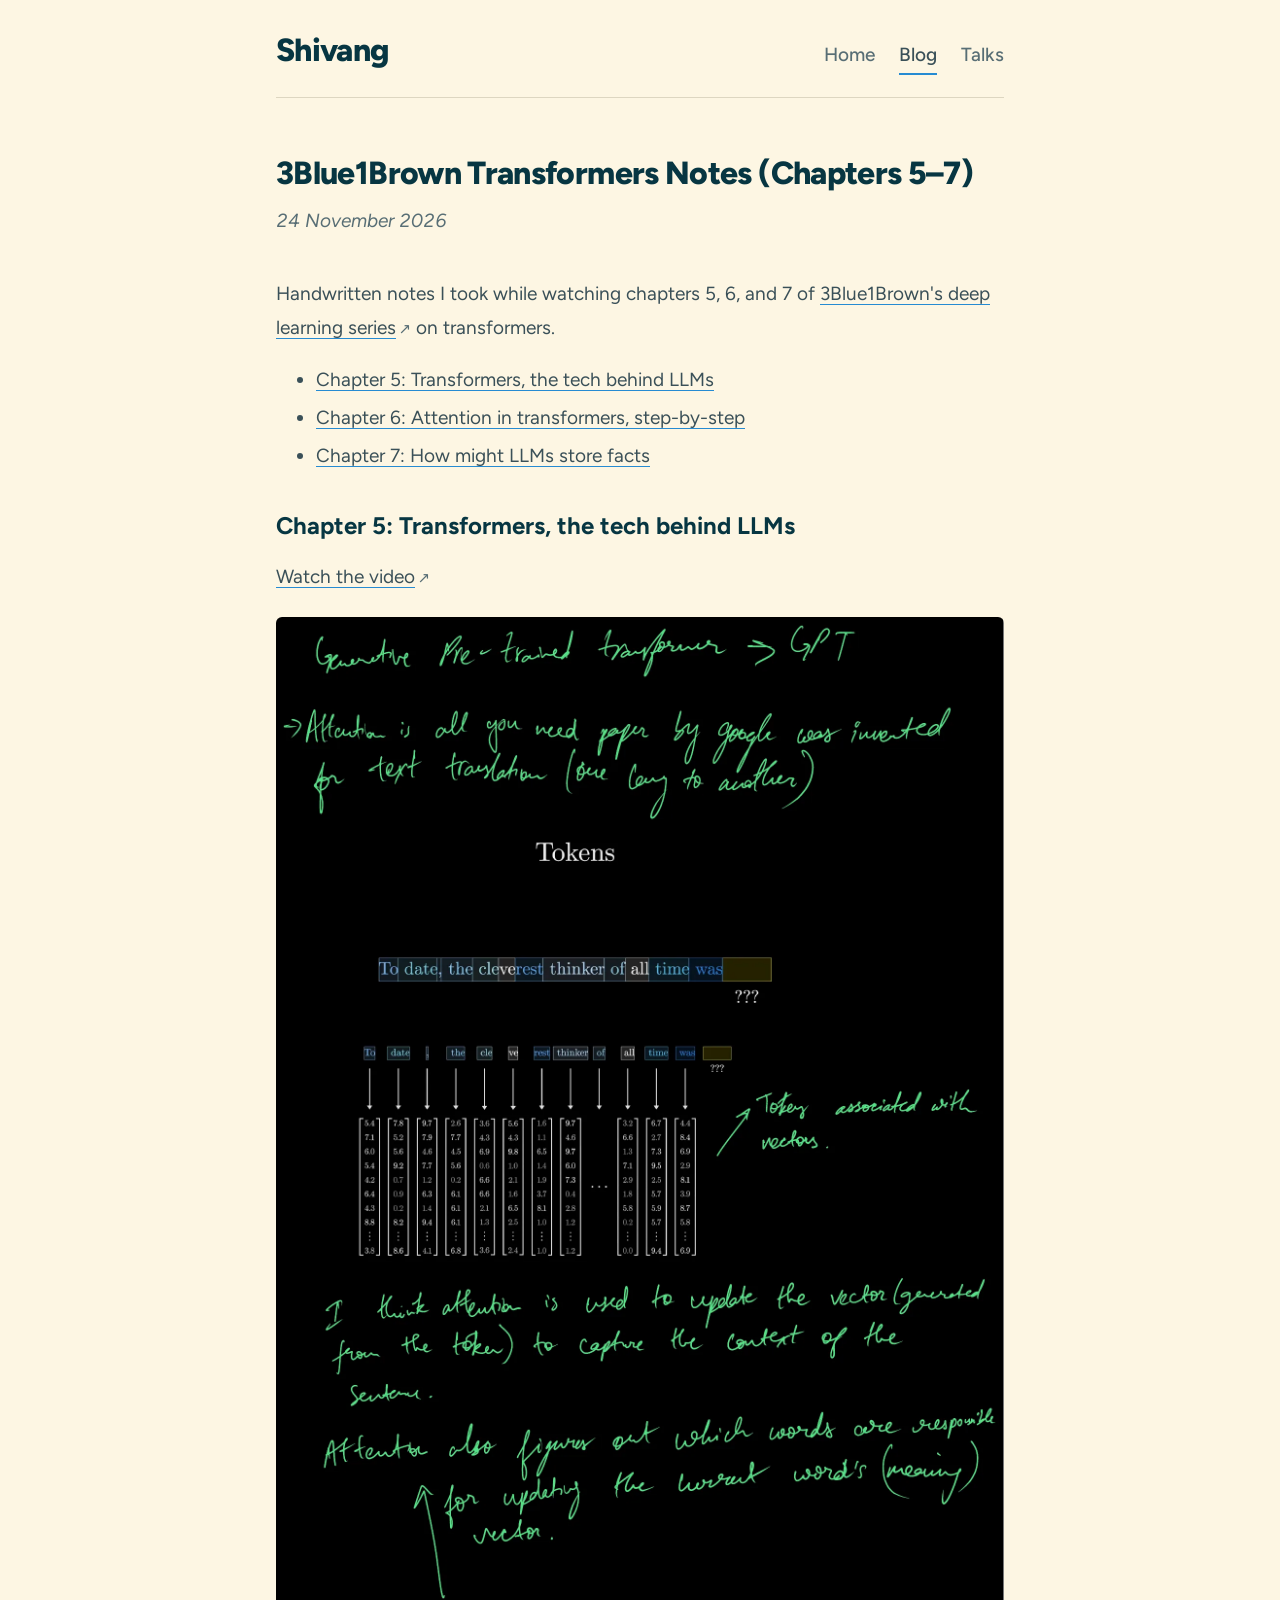
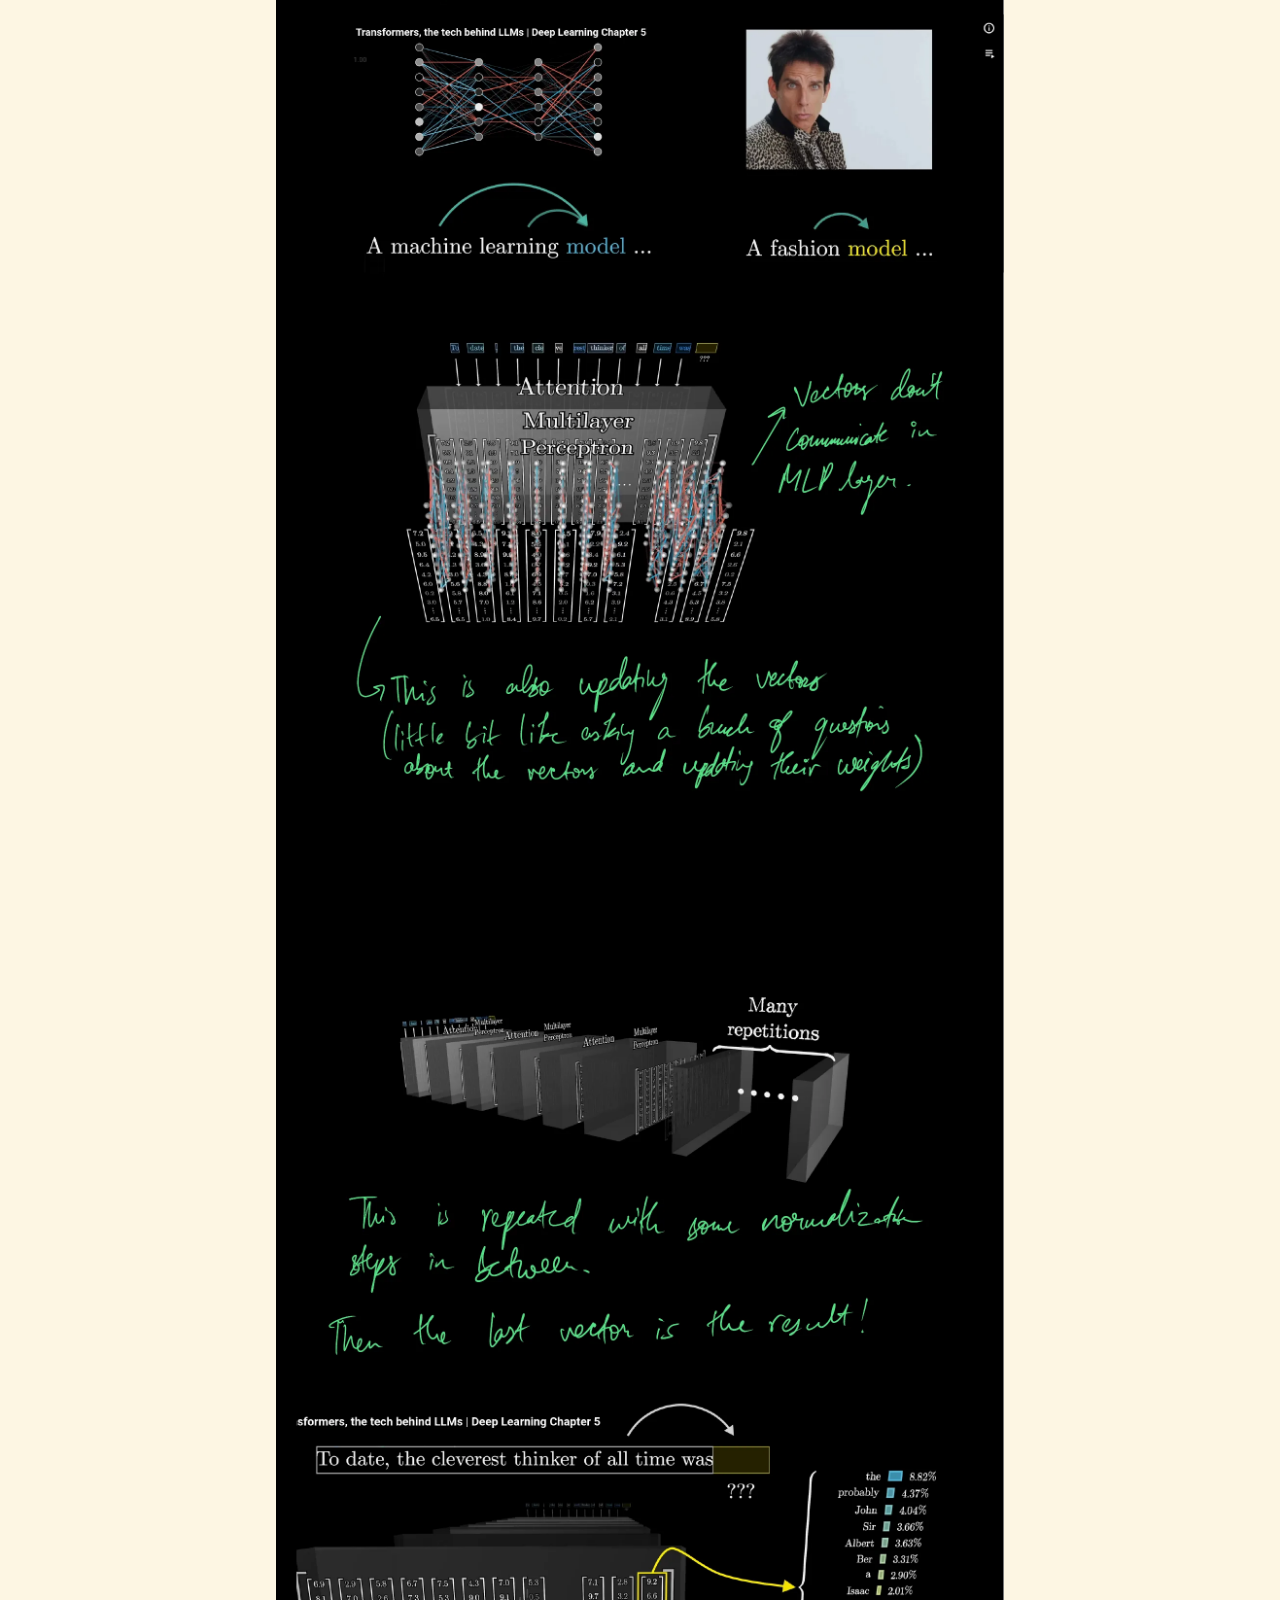
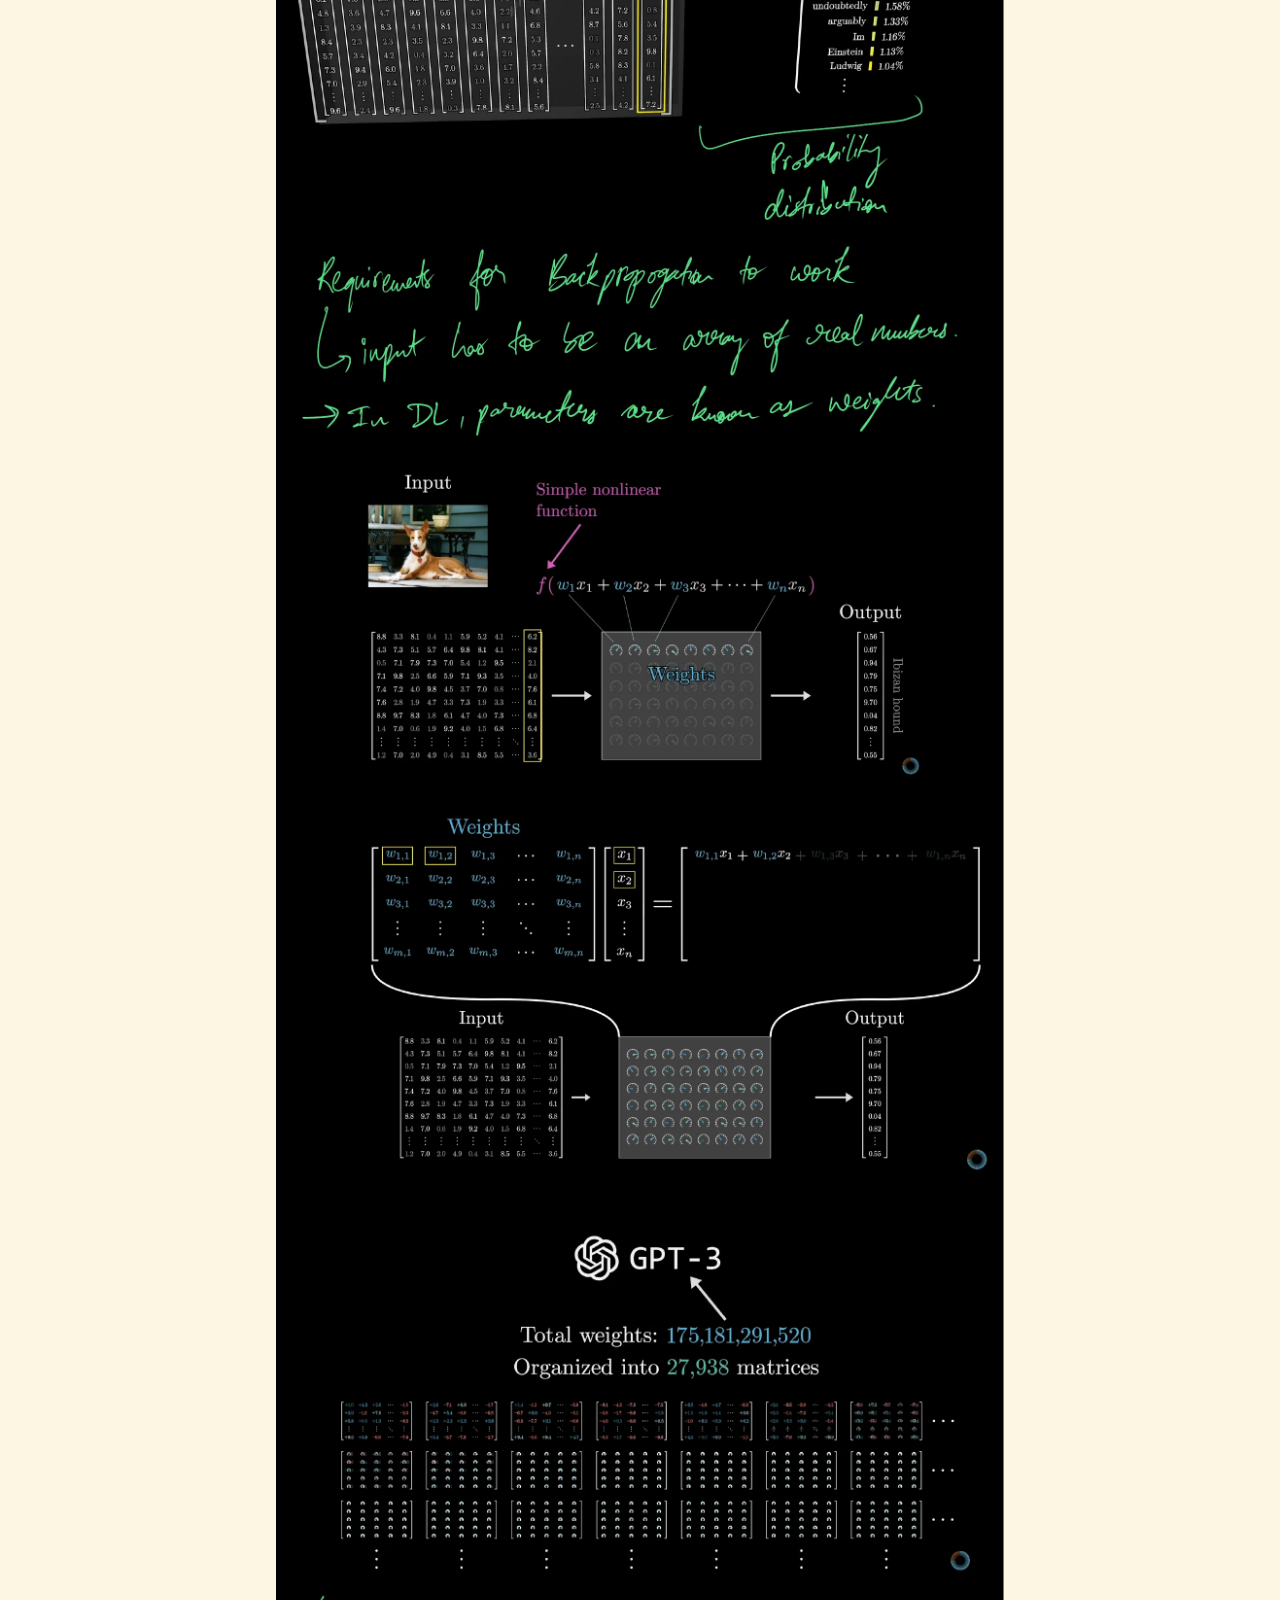
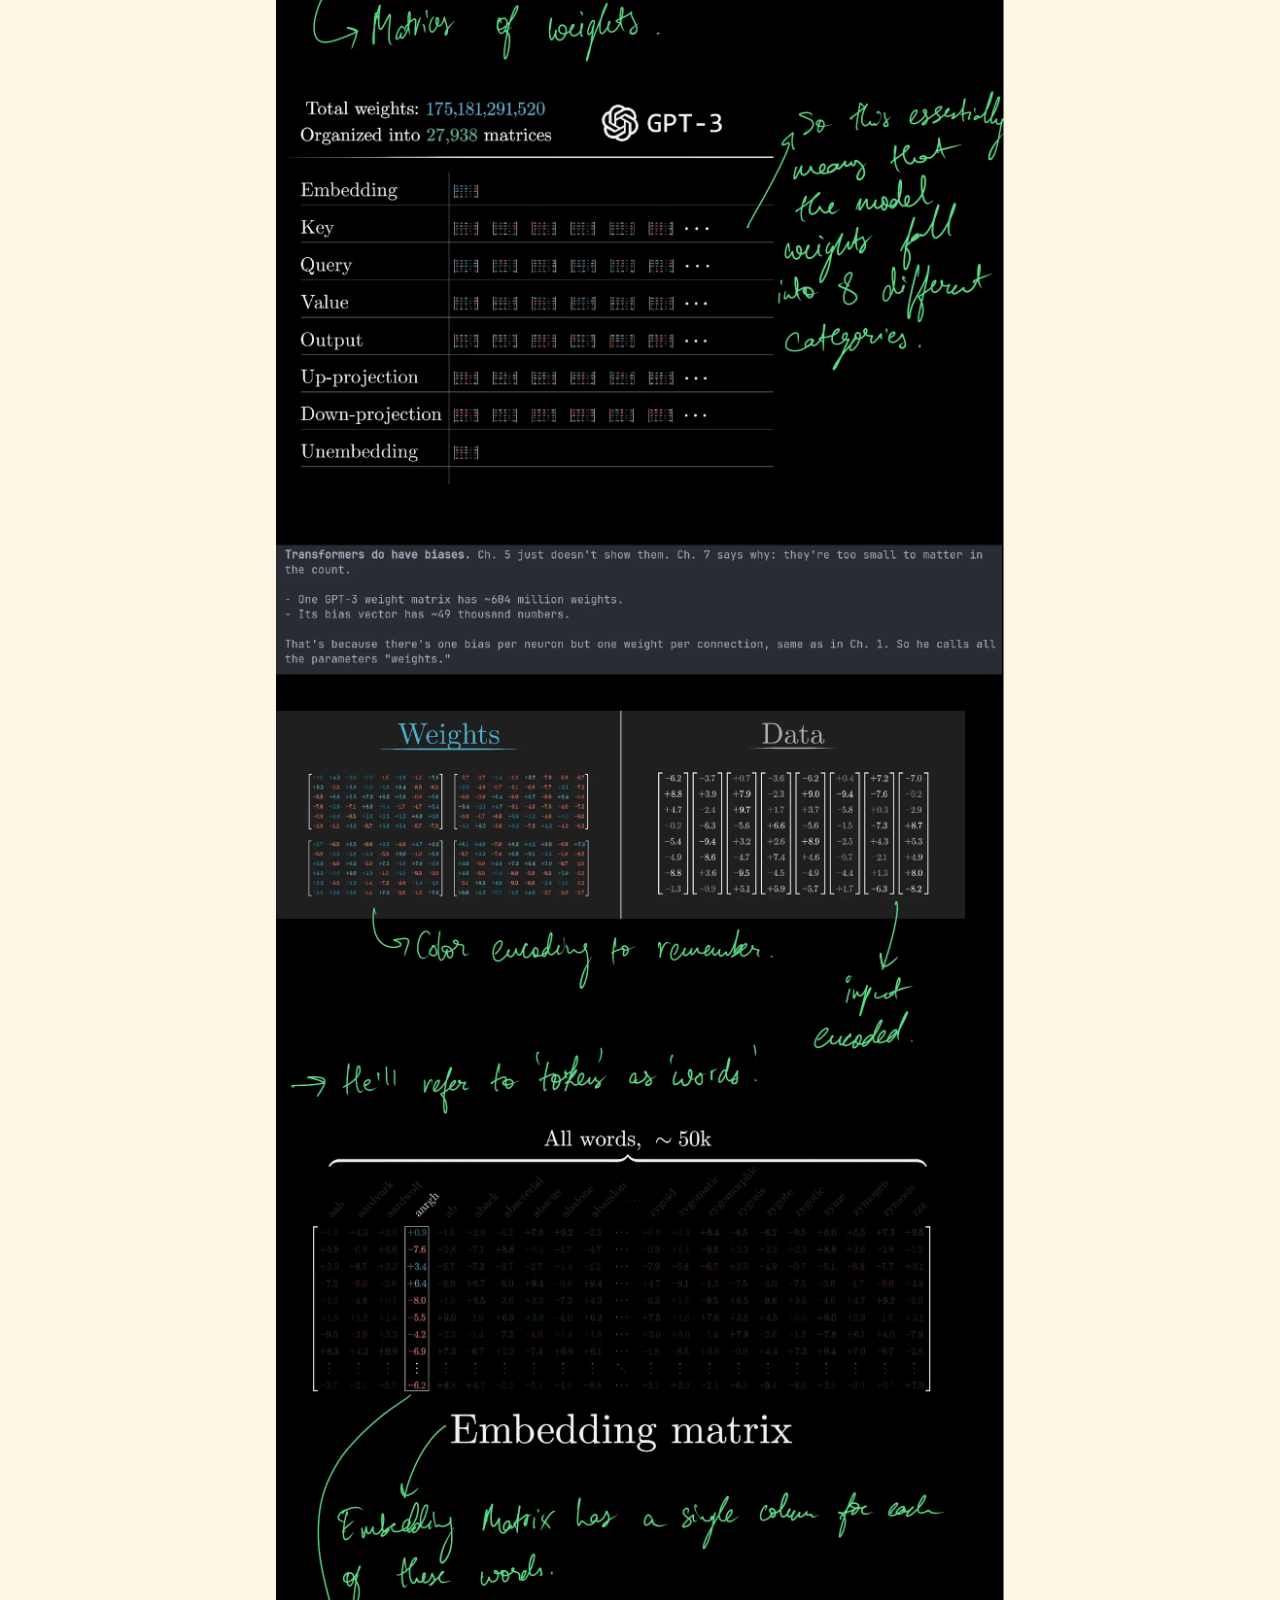
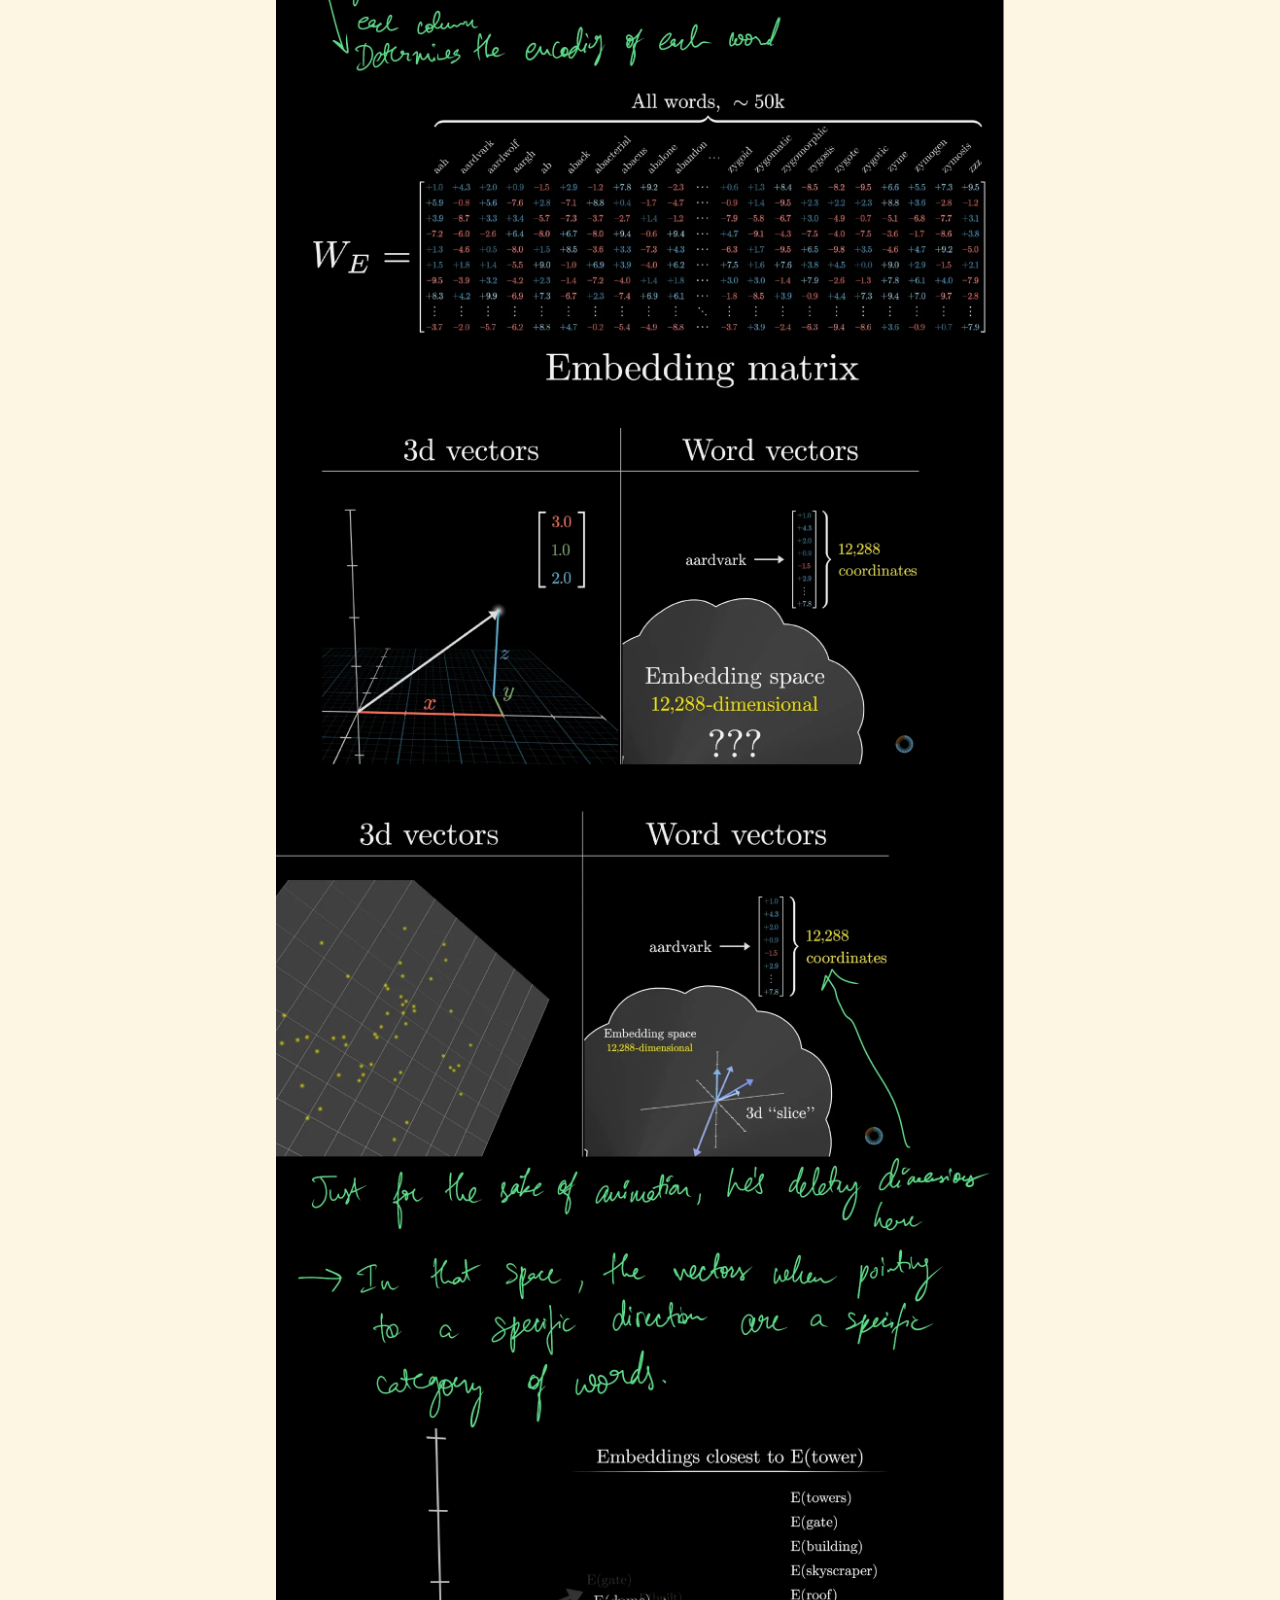
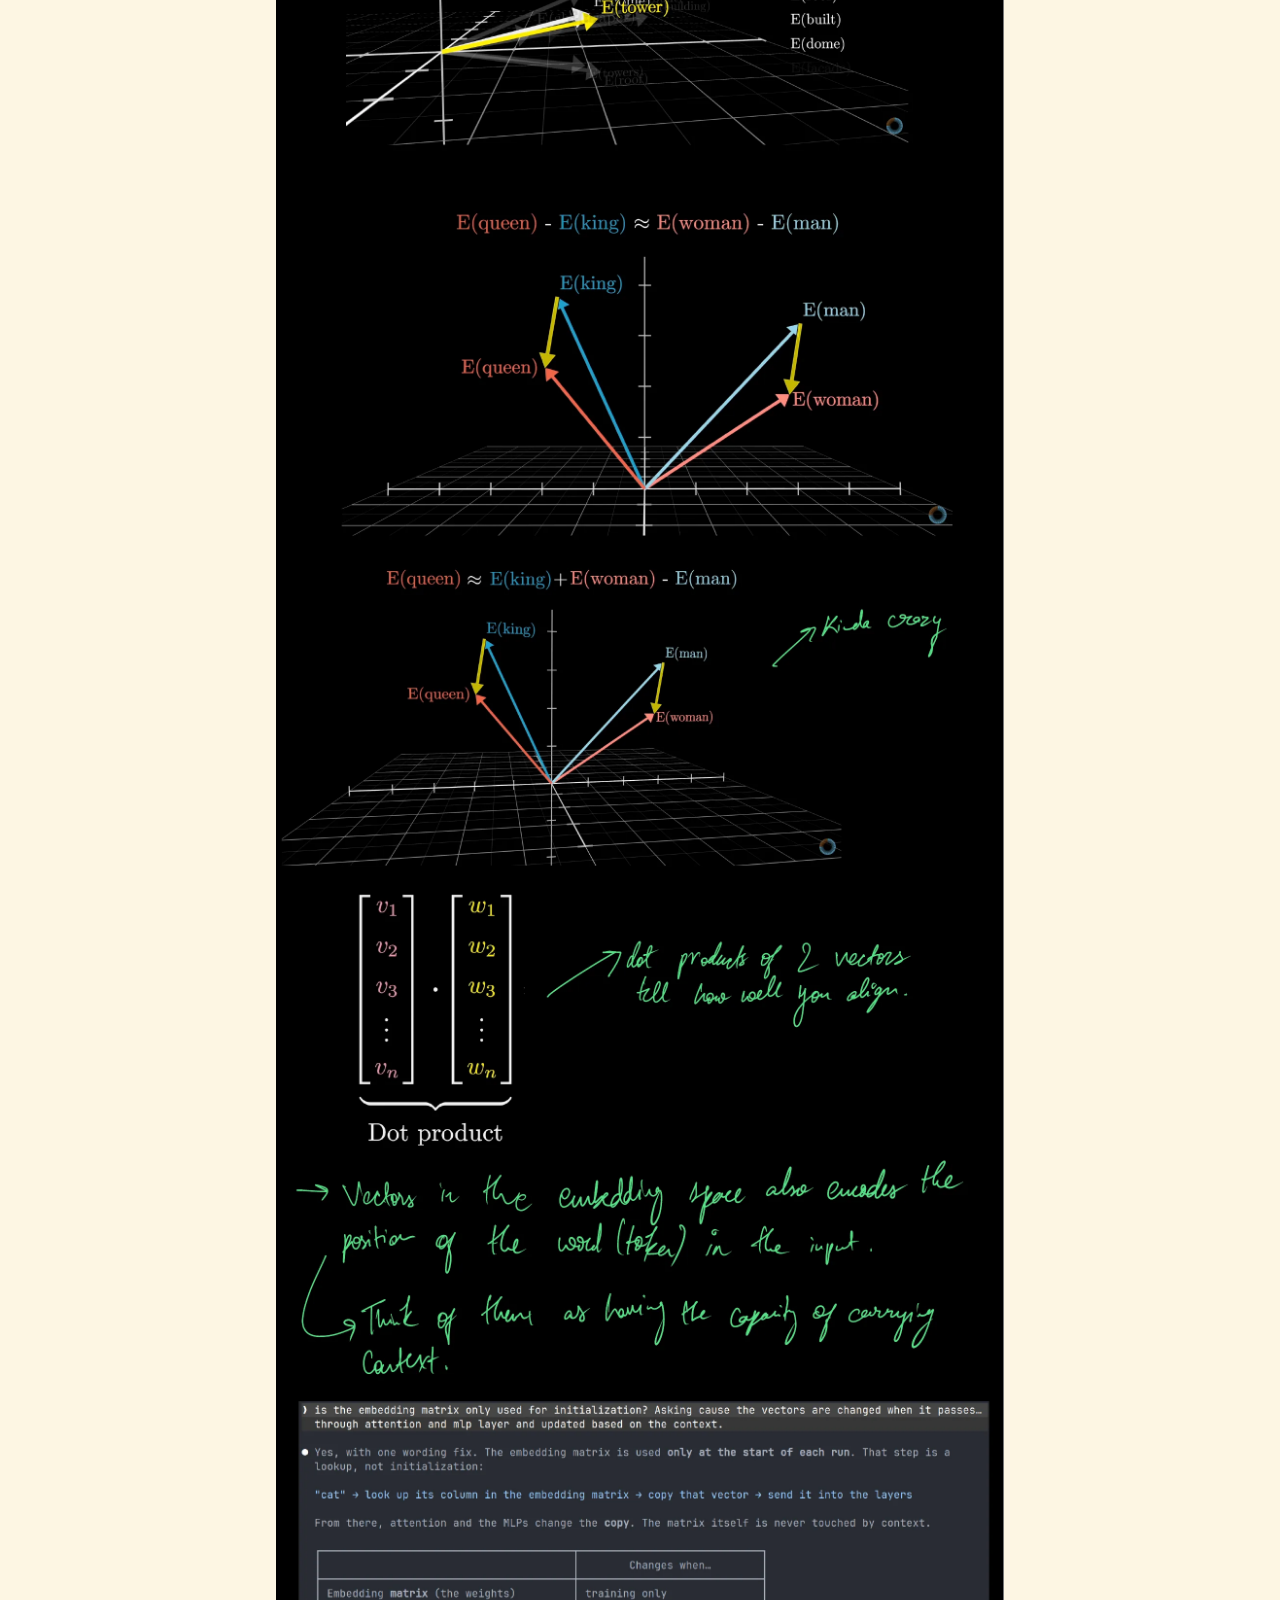
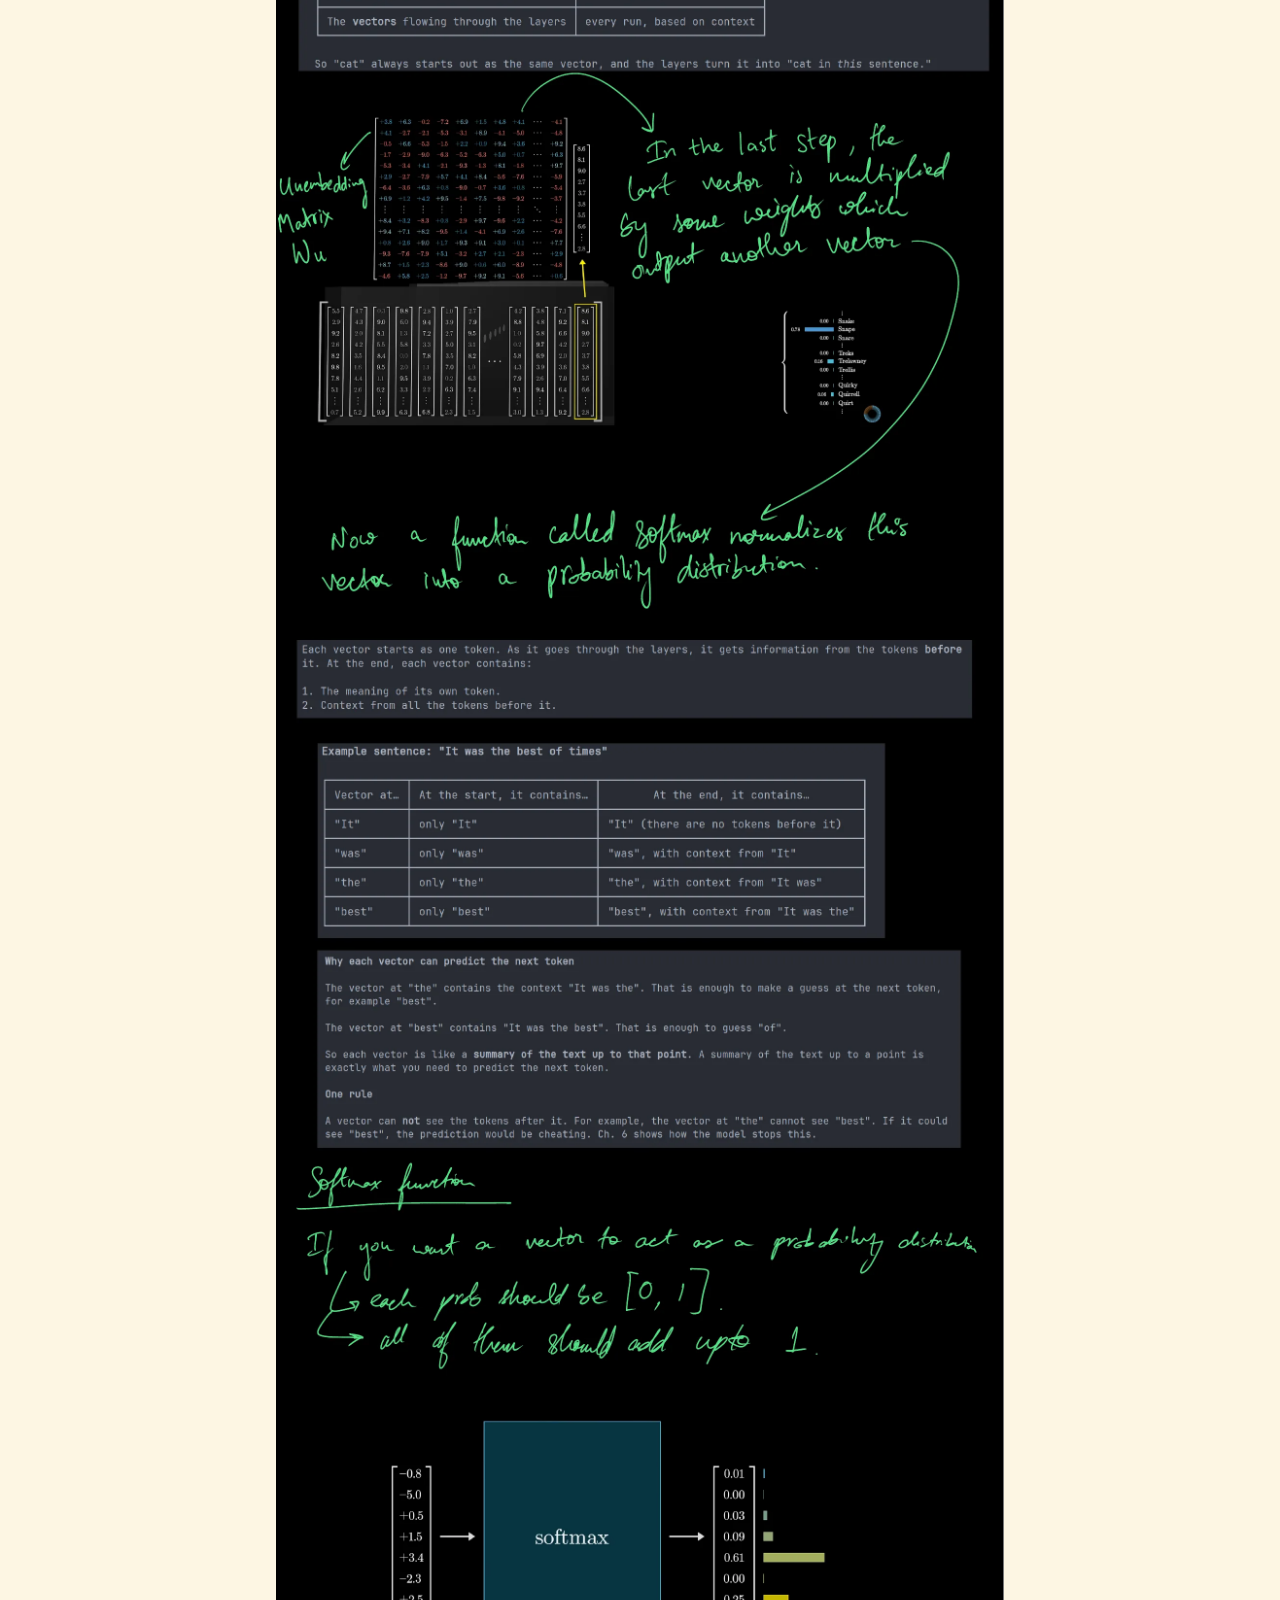
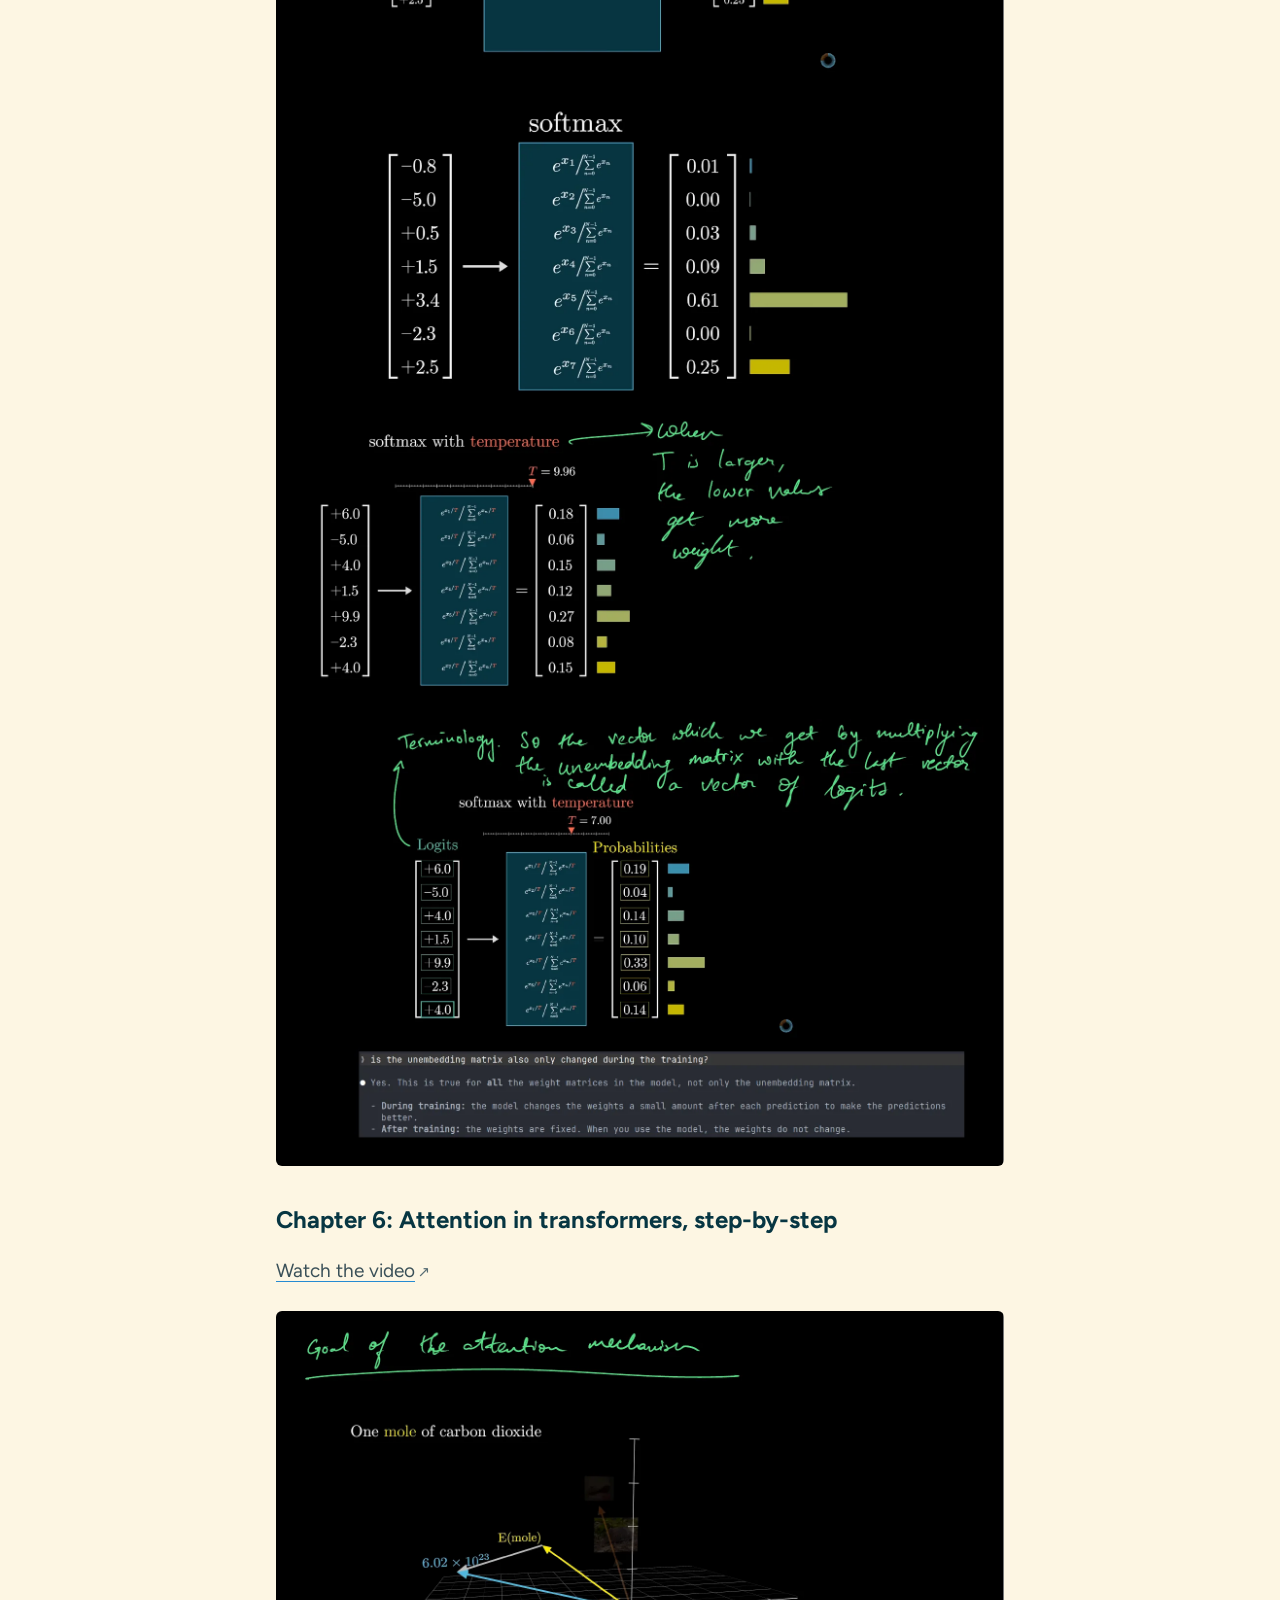
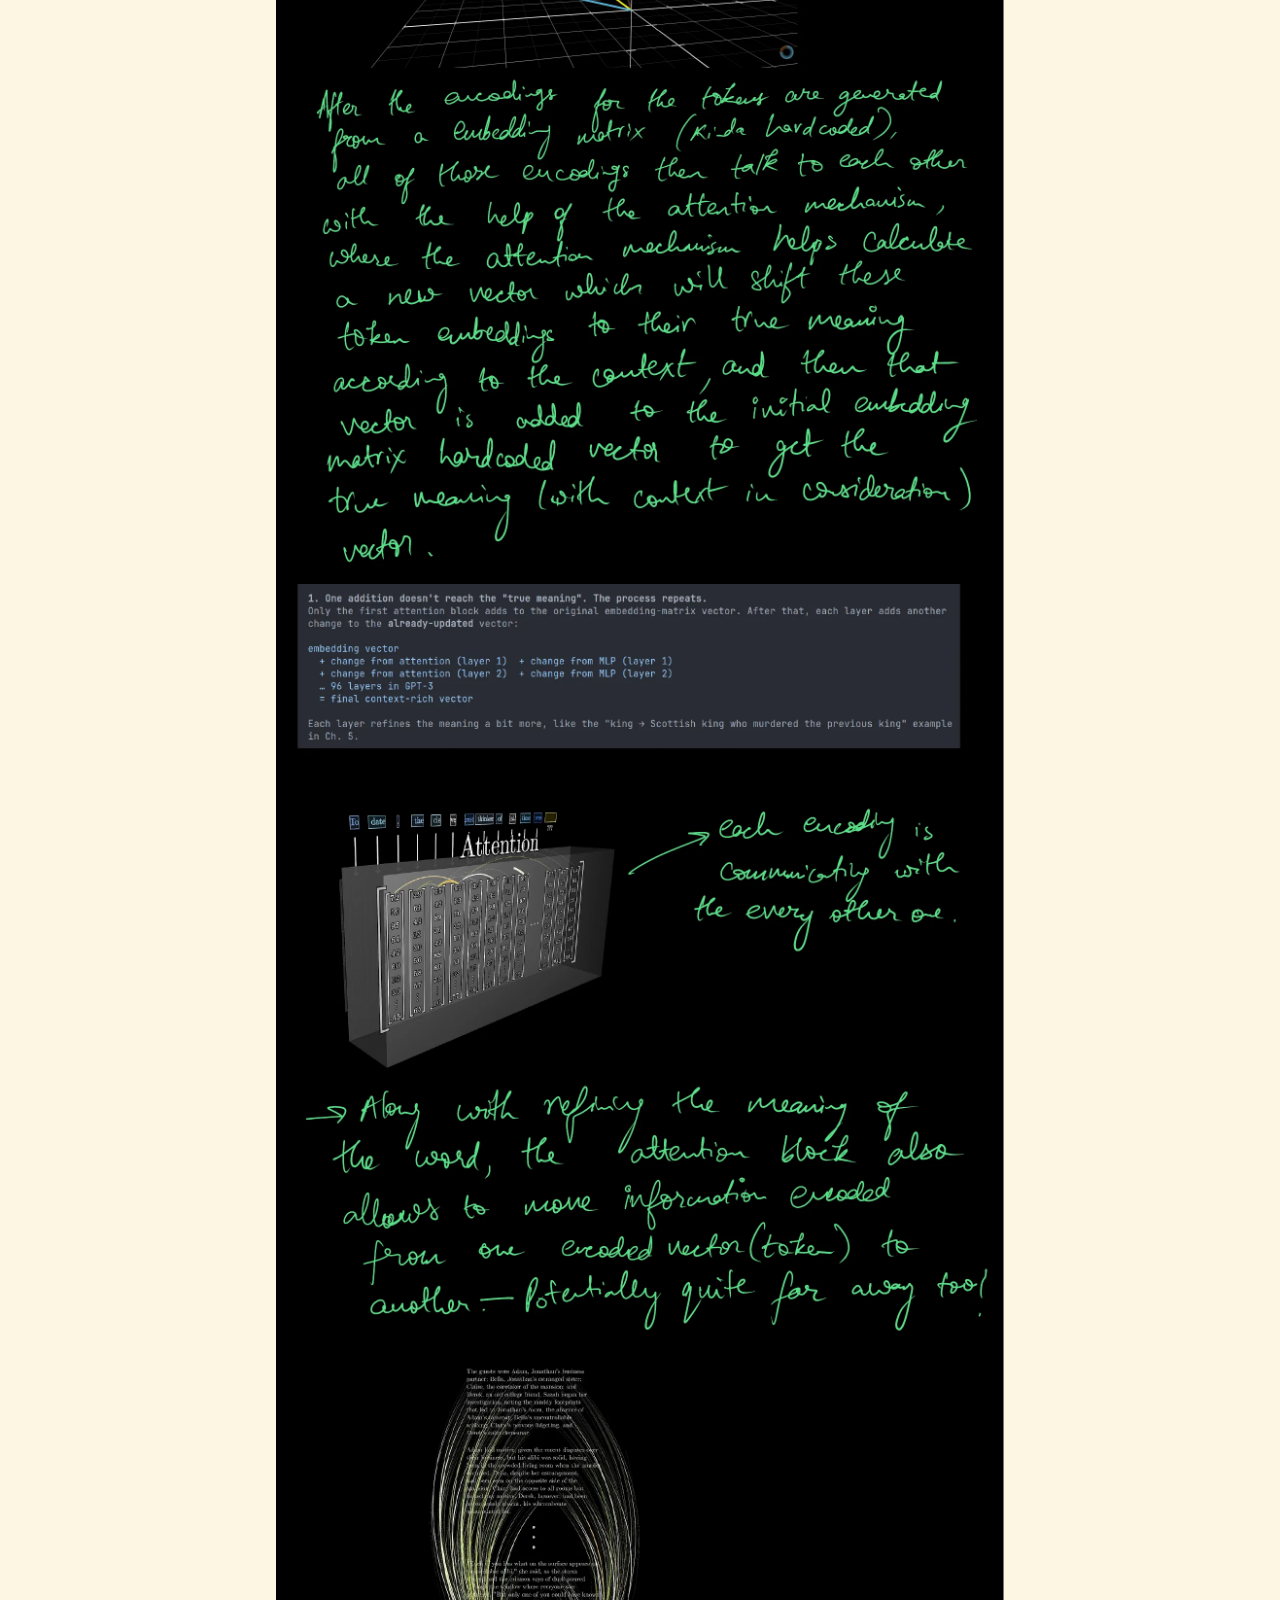
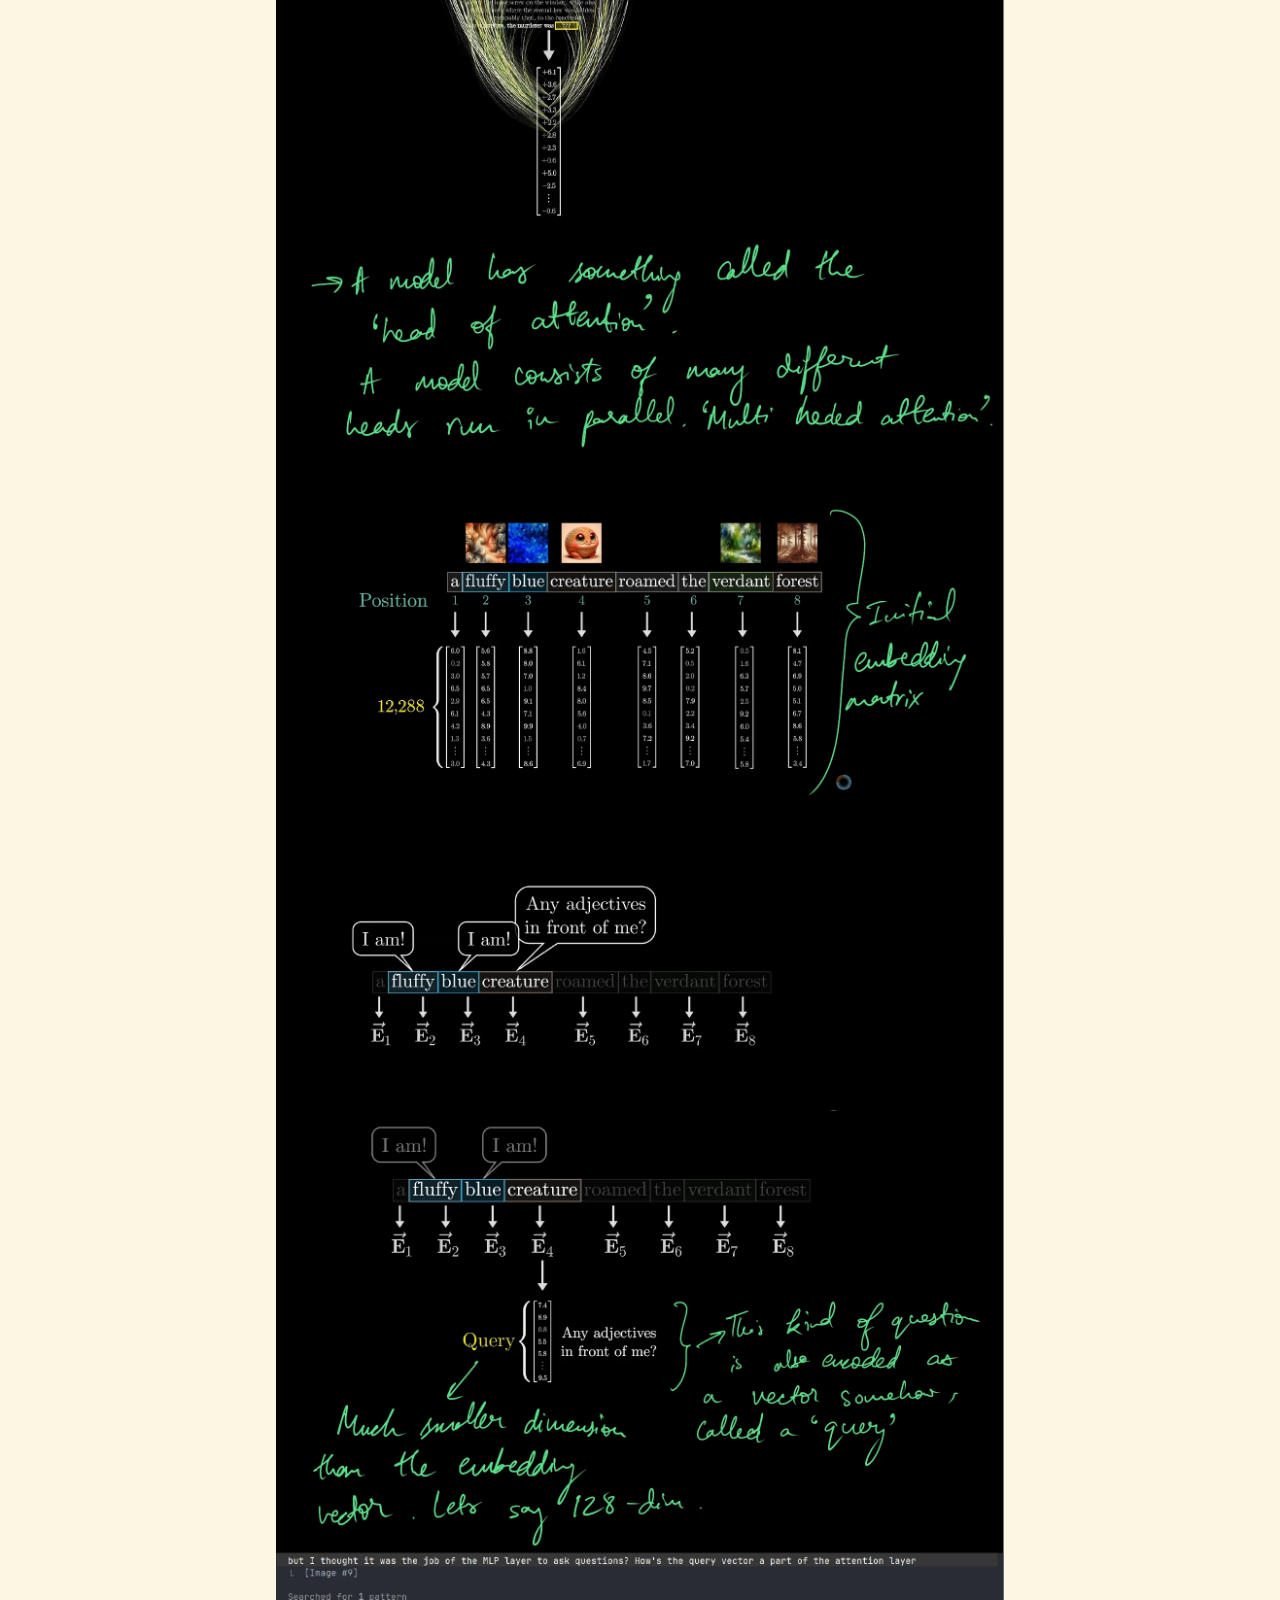
==== blog/3b1b-transformers-notes.html @ dec11692 "Initial personal website" ====
<!doctype html>
<html lang="en">
<head>
  <meta charset="utf-8">
  <meta name="viewport" content="width=device-width, initial-scale=1">
  <title>3Blue1Brown Transformers Notes (Chapters 5–7) · Shivang</title>
  <meta name="description" content="Handwritten notes from watching chapters 5–7 of 3Blue1Brown's deep learning series on transformers, attention, and MLPs.">
  <meta property="og:type" content="article">
  <meta property="og:title" content="3Blue1Brown Transformers Notes (Chapters 5–7) · Shivang">
  <meta property="og:description" content="Handwritten notes from watching chapters 5–7 of 3Blue1Brown's deep learning series on transformers, attention, and MLPs.">
  <meta property="og:url" content="https://shivkr6.github.io/blog/3b1b-transformers-notes.html">
  <meta name="twitter:card" content="summary">
  <link rel="icon" href="../images/favicon.svg" type="image/svg+xml">
  <link rel="preload" href="../fonts/figtree-latin.woff2" as="font" type="font/woff2" crossorigin>
  <link rel="stylesheet" href="../style.css">
  <script src="../components.js"></script>
</head>
<body>
  <site-header></site-header>

  <main id="main">
    <article class="post">
      <h1>3Blue1Brown Transformers Notes (Chapters 5–7)</h1>
      <time class="meta" datetime="2026-11-24">24 November 2026</time>

      <p>Handwritten notes I took while watching chapters 5, 6, and 7 of <a href="https://www.3blue1brown.com/topics/neural-networks" target="_blank" rel="noopener noreferrer">3Blue1Brown's deep learning series</a> on transformers.</p>

      <ul>
        <li><a href="#ch5">Chapter 5: Transformers, the tech behind LLMs</a></li>
        <li><a href="#ch6">Chapter 6: Attention in transformers, step-by-step</a></li>
        <li><a href="#ch7">Chapter 7: How might LLMs store facts</a></li>
      </ul>

      <h2 id="ch5">Chapter 5: Transformers, the tech behind LLMs</h2>
      <p><a href="https://www.youtube.com/watch?v=wjZofJX0v4M" target="_blank" rel="noopener noreferrer">Watch the video</a></p>
      <img src="../images/3b1b-transformers/ch5-01.webp" alt="Chapter 5 notes, page 1" width="1498" height="1938">
      <img src="../images/3b1b-transformers/ch5-02.webp" alt="Chapter 5 notes, page 2" width="1498" height="1938" loading="lazy" decoding="async">
      <img src="../images/3b1b-transformers/ch5-03.webp" alt="Chapter 5 notes, page 3" width="1498" height="1938" loading="lazy" decoding="async">
      <img src="../images/3b1b-transformers/ch5-04.webp" alt="Chapter 5 notes, page 4" width="1498" height="1938" loading="lazy" decoding="async">
      <img src="../images/3b1b-transformers/ch5-05.webp" alt="Chapter 5 notes, page 5" width="1498" height="1938" loading="lazy" decoding="async">
      <img src="../images/3b1b-transformers/ch5-06.webp" alt="Chapter 5 notes, page 6" width="1498" height="1938" loading="lazy" decoding="async">
      <img src="../images/3b1b-transformers/ch5-07.webp" alt="Chapter 5 notes, page 7" width="1498" height="1938" loading="lazy" decoding="async">
      <img src="../images/3b1b-transformers/ch5-08.webp" alt="Chapter 5 notes, page 8" width="1498" height="1938" loading="lazy" decoding="async">
      <img src="../images/3b1b-transformers/ch5-09.webp" alt="Chapter 5 notes, page 9" width="1498" height="1938" loading="lazy" decoding="async">
      <img src="../images/3b1b-transformers/ch5-10.webp" alt="Chapter 5 notes, page 10" width="1498" height="1938" loading="lazy" decoding="async">
      <img src="../images/3b1b-transformers/ch5-11.webp" alt="Chapter 5 notes, page 11" width="1498" height="1938" loading="lazy" decoding="async">
      <img src="../images/3b1b-transformers/ch5-12.webp" alt="Chapter 5 notes, page 12" width="1498" height="1938" loading="lazy" decoding="async">
      <img src="../images/3b1b-transformers/ch5-13.webp" alt="Chapter 5 notes, page 13" width="1498" height="919" loading="lazy" decoding="async">

      <h2 id="ch6">Chapter 6: Attention in transformers, step-by-step</h2>
      <p><a href="https://www.youtube.com/watch?v=eMlx5fFNoYc" target="_blank" rel="noopener noreferrer">Watch the video</a></p>
      <img src="../images/3b1b-transformers/ch6-01.webp" alt="Chapter 6 notes, page 1" width="1498" height="1938" loading="lazy" decoding="async">
      <img src="../images/3b1b-transformers/ch6-02.webp" alt="Chapter 6 notes, page 2" width="1498" height="1938" loading="lazy" decoding="async">
      <img src="../images/3b1b-transformers/ch6-03.webp" alt="Chapter 6 notes, page 3" width="1498" height="1938" loading="lazy" decoding="async">
      <img src="../images/3b1b-transformers/ch6-04.webp" alt="Chapter 6 notes, page 4" width="1498" height="1938" loading="lazy" decoding="async">
      <img src="../images/3b1b-transformers/ch6-05.webp" alt="Chapter 6 notes, page 5" width="1498" height="1938" loading="lazy" decoding="async">
      <img src="../images/3b1b-transformers/ch6-06.webp" alt="Chapter 6 notes, page 6" width="1498" height="1938" loading="lazy" decoding="async">
      <img src="../images/3b1b-transformers/ch6-07.webp" alt="Chapter 6 notes, page 7" width="1498" height="1938" loading="lazy" decoding="async">
      <img src="../images/3b1b-transformers/ch6-08.webp" alt="Chapter 6 notes, page 8" width="1498" height="1938" loading="lazy" decoding="async">
      <img src="../images/3b1b-transformers/ch6-09.webp" alt="Chapter 6 notes, page 9" width="1498" height="1938" loading="lazy" decoding="async">
      <img src="../images/3b1b-transformers/ch6-10.webp" alt="Chapter 6 notes, page 10" width="1498" height="1938" loading="lazy" decoding="async">
      <img src="../images/3b1b-transformers/ch6-11.webp" alt="Chapter 6 notes, page 11" width="1498" height="1938" loading="lazy" decoding="async">
      <img src="../images/3b1b-transformers/ch6-12.webp" alt="Chapter 6 notes, page 12" width="1498" height="1938" loading="lazy" decoding="async">
      <img src="../images/3b1b-transformers/ch6-13.webp" alt="Chapter 6 notes, page 13" width="1498" height="1938" loading="lazy" decoding="async">
      <img src="../images/3b1b-transformers/ch6-14.webp" alt="Chapter 6 notes, page 14" width="1498" height="1938" loading="lazy" decoding="async">
      <img src="../images/3b1b-transformers/ch6-15.webp" alt="Chapter 6 notes, page 15" width="1498" height="1938" loading="lazy" decoding="async">
      <img src="../images/3b1b-transformers/ch6-16.webp" alt="Chapter 6 notes, page 16" width="1498" height="1938" loading="lazy" decoding="async">
      <img src="../images/3b1b-transformers/ch6-17.webp" alt="Chapter 6 notes, page 17" width="1498" height="1938" loading="lazy" decoding="async">
      <img src="../images/3b1b-transformers/ch6-18.webp" alt="Chapter 6 notes, page 18" width="1498" height="1938" loading="lazy" decoding="async">
      <img src="../images/3b1b-transformers/ch6-19.webp" alt="Chapter 6 notes, page 19" width="1498" height="1938" loading="lazy" decoding="async">
      <img src="../images/3b1b-transformers/ch6-20.webp" alt="Chapter 6 notes, page 20" width="1498" height="1507" loading="lazy" decoding="async">

      <h2 id="ch7">Chapter 7: How might LLMs store facts</h2>
      <p><a href="https://www.youtube.com/watch?v=9-Jl0dxWQs8" target="_blank" rel="noopener noreferrer">Watch the video</a></p>
      <img src="../images/3b1b-transformers/ch7-01.webp" alt="Chapter 7 notes, page 1" width="1498" height="1938" loading="lazy" decoding="async">
      <img src="../images/3b1b-transformers/ch7-02.webp" alt="Chapter 7 notes, page 2" width="1498" height="1938" loading="lazy" decoding="async">
      <img src="../images/3b1b-transformers/ch7-03.webp" alt="Chapter 7 notes, page 3" width="1498" height="1938" loading="lazy" decoding="async">
      <img src="../images/3b1b-transformers/ch7-04.webp" alt="Chapter 7 notes, page 4" width="1498" height="1938" loading="lazy" decoding="async">
      <img src="../images/3b1b-transformers/ch7-05.webp" alt="Chapter 7 notes, page 5" width="1498" height="1938" loading="lazy" decoding="async">
      <img src="../images/3b1b-transformers/ch7-06.webp" alt="Chapter 7 notes, page 6" width="1498" height="1938" loading="lazy" decoding="async">
      <img src="../images/3b1b-transformers/ch7-07.webp" alt="Chapter 7 notes, page 7" width="1498" height="1938" loading="lazy" decoding="async">
      <img src="../images/3b1b-transformers/ch7-08.webp" alt="Chapter 7 notes, page 8" width="1498" height="1938" loading="lazy" decoding="async">
      <img src="../images/3b1b-transformers/ch7-09.webp" alt="Chapter 7 notes, page 9" width="1498" height="1938" loading="lazy" decoding="async">
      <img src="../images/3b1b-transformers/ch7-10.webp" alt="Chapter 7 notes, page 10" width="1498" height="1938" loading="lazy" decoding="async">
      <img src="../images/3b1b-transformers/ch7-11.webp" alt="Chapter 7 notes, page 11" width="1498" height="1938" loading="lazy" decoding="async">
      <img src="../images/3b1b-transformers/ch7-12.webp" alt="Chapter 7 notes, page 12" width="1498" height="1938" loading="lazy" decoding="async">
      <img src="../images/3b1b-transformers/ch7-13.webp" alt="Chapter 7 notes, page 13" width="1498" height="556" loading="lazy" decoding="async">
    </article>

    <p class="back"><a href="index.html">← All posts</a></p>
  </main>

  <site-footer></site-footer>
</body>
</html>
---- style.css ----
/* ---------- Fonts ---------- */
/* Figtree (SIL Open Font License, see fonts/OFL.txt). Variable font, weights 300–900. */
@font-face {
  font-family: "Figtree";
  font-style: normal;
  font-weight: 300 900;
  font-display: swap;
  src: url("fonts/figtree-latin.woff2") format("woff2");
}

@font-face {
  font-family: "Figtree";
  font-style: italic;
  font-weight: 300 900;
  font-display: swap;
  src: url("fonts/figtree-latin-italic.woff2") format("woff2");
}

/* ---------- Theme ---------- */
/* Based on the VS Code "Better Solarized Light" theme. Text colours are
   darkened slightly from stock Solarized so they pass WCAG AA contrast. */
:root {
  color-scheme: light;
  --bg: #fdf6e3;          /* editor background */
  --heading: #073642;     /* Solarized base02 */
  --text: #3a5058;        /* between base02 and base01 */
  --muted: #586e75;       /* Solarized base01 */
  --accent: #268bd2;      /* Solarized blue: underlines, dots, borders */
  --accent-text: #1d6a9e; /* darker blue for small accent-coloured text */
  --rule: #ddd6c1;        /* editorGroup.border */
  --code-bg: #eee8d5;     /* sideBar.background */
  --hover-bg: #f5eed9;
  --highlight: #f5e296;   /* warm yellow highlighter */
  --font: "Figtree", system-ui, -apple-system, "Segoe UI", Roboto, "Helvetica Neue", Arial, sans-serif;
  --mono: ui-monospace, SFMono-Regular, Menlo, Consolas, "Liberation Mono", monospace;
  --width: 48rem;

  /* Type scale: keep every font-size on one of these three steps.
     19px is the minimum; nothing on the site is smaller. */
  --fs-base: 1.1875rem;  /* 19px: body, nav, h3, dates, PR numbers, footer, code */
  --fs-large: 1.5rem;    /* 24px: section headings */
  --fs-xl: 2rem;         /* 32px: page title, site name */
}

/* ---------- Base ---------- */
*,
*::before,
*::after {
  box-sizing: border-box;
}

html {
  -webkit-text-size-adjust: 100%;
}

body {
  margin: 0;
  background: var(--bg);
  color: var(--text);
  font-family: var(--font);
  font-size: var(--fs-base);
  line-height: 1.65;
  -webkit-font-smoothing: antialiased;
}

site-header,
main,
site-footer {
  display: block;
  max-width: var(--width);
  margin: 0 auto;
  padding: 0 1.25rem;
}

main {
  padding-top: 3.5rem;
  padding-bottom: 4rem;
}

h1,
h2,
h3 {
  line-height: 1.2;
  font-weight: 700;
  color: var(--heading);
}

h1 {
  font-size: var(--fs-xl);
  font-weight: 800;
  letter-spacing: -0.02em;
  margin: 0 0 0.75rem;
}

h2 {
  font-size: var(--fs-large);
  margin: 2.5rem 0 1rem;
}

h3 {
  font-size: var(--fs-base);
  font-weight: 600;
  margin: 0;
}

a {
  color: var(--text);
  text-decoration: underline;
  text-decoration-color: var(--accent);
  text-decoration-thickness: 1px;
  text-underline-offset: 0.2em;
  transition: color 0.15s, text-decoration-thickness 0.15s;
}

a:hover {
  color: var(--accent-text);
  text-decoration-thickness: 2px;
}

a[target="_blank"]::after {
  content: "↗";
  display: inline-block;
  margin-left: 0.18em;
  font-size: 0.78em;
  line-height: 1;
  color: var(--muted);
  text-decoration: none;
  transition: color 0.15s, transform 0.15s;
}

a[target="_blank"]:hover::after,
.prs li:hover a[target="_blank"]::after,
.post-list li:hover .post-head a[target="_blank"]::after,
.talk:hover h2 a[target="_blank"]::after {
  color: var(--accent-text);
  transform: translate(1px, -1px);
}

:focus-visible {
  outline: 2px solid var(--accent);
  outline-offset: 3px;
  border-radius: 2px;
}

::selection {
  background: #d3e4f0;
}

mark {
  background: var(--highlight);
  color: var(--heading);
  padding: 0.05em 0.22em;
  border-radius: 3px;
  box-decoration-break: clone;
  -webkit-box-decoration-break: clone;
}

mark a {
  color: inherit;
}

mark a:hover {
  color: var(--accent-text);
}

img {
  max-width: 100%;
  height: auto;
}

hr {
  border: 0;
  border-top: 1px solid var(--rule);
  margin: 2.5rem 0;
}

blockquote {
  margin: 1.75rem 0;
  padding-left: 1.25rem;
  border-left: 2px solid var(--accent);
  color: var(--muted);
  font-style: italic;
}

blockquote p {
  margin: 0;
}

blockquote footer {
  margin-top: 0.6rem;
  font-style: normal;
  color: var(--text);
}

code {
  font-family: var(--mono);
  font-size: var(--fs-base);
  background: var(--code-bg);
  padding: 0.1em 0.35em;
  border-radius: 4px;
}

pre {
  background: var(--code-bg);
  padding: 1rem 1.25rem;
  border-radius: 6px;
  overflow-x: auto;
  line-height: 1.5;
}

pre code {
  background: none;
  padding: 0;
  font-size: var(--fs-base);
}

.meta {
  color: var(--muted);
  font-size: var(--fs-base);
  font-variant-numeric: tabular-nums;
}

/* Section headings, with a thin rule above each section */
main > section > h2 {
  margin: 0 0 1.25rem;
}

main > section + section {
  margin-top: 3rem;
  padding-top: 2.5rem;
  border-top: 1px solid var(--rule);
}

/* ---------- Skip link ---------- */
.skip-link {
  position: absolute;
  left: 1rem;
  top: 1rem;
  padding: 0.5rem 0.75rem;
  background: var(--bg);
  border: 2px solid var(--accent);
  z-index: 10;
  transform: translateY(-200%);
}

.skip-link:focus {
  transform: translateY(0);
}

.sr-only {
  position: absolute;
  width: 1px;
  height: 1px;
  padding: 0;
  margin: -1px;
  overflow: hidden;
  clip-path: inset(50%);
  white-space: nowrap;
  border: 0;
}

/* ---------- Header / footer ---------- */
.site-header {
  display: flex;
  flex-wrap: wrap;
  align-items: baseline;
  justify-content: space-between;
  gap: 0.5rem 1.5rem;
  padding: 1.5rem 0 1.25rem;
  border-bottom: 1px solid var(--rule);
}

.site-name {
  font-weight: 800;
  font-size: var(--fs-xl);
  letter-spacing: -0.02em;
  color: var(--heading);
  text-decoration: none;
}

.site-header nav {
  display: flex;
  gap: 1.5rem;
}

.site-header nav a {
  font-size: var(--fs-base);
  font-weight: 500;
  color: var(--muted);
  text-decoration: none;
  padding-bottom: 0.15rem;
  border-bottom: 2px solid transparent;
}

.site-header nav a:hover {
  color: var(--text);
}

.site-header nav a[aria-current] {
  color: var(--text);
  border-bottom-color: var(--accent);
}

.site-footer {
  padding: 1.5rem 0 2.5rem;
  border-top: 1px solid var(--rule);
  color: var(--muted);
  font-size: var(--fs-base);
}

.site-footer p {
  margin: 0;
}

/* ---------- Home ---------- */
.intro p {
  margin: 0 0 1.5rem;
}

.social {
  display: flex;
  flex-wrap: wrap;
  gap: 0.25rem 0.75rem;
  list-style: none;
  padding: 0;
  margin: 0;
  font-weight: 600;
}

.social li + li::before {
  content: "·";
  color: var(--muted);
  margin-right: 0.75rem;
}

/* Experience */
.entry {
  margin-bottom: 1.75rem;
}

.entry:last-child {
  margin-bottom: 0;
}

.entry-head {
  display: flex;
  flex-wrap: wrap;
  justify-content: space-between;
  align-items: baseline;
  gap: 0 1rem;
}

.entry-head .meta {
  font-style: italic;
}

.entry p {
  margin: 0.35rem 0 0;
}

.entry blockquote {
  margin: 1.1rem 0 0;
}

.entry blockquote p {
  margin: 0;
}

/* Open source */
.org {
  margin-bottom: 2rem;
}

.org:last-child {
  margin-bottom: 0;
}

.org-name a {
  display: inline-flex;
  align-items: center;
  color: var(--heading);
  text-decoration: none;
}

.org-name a:hover {
  color: var(--accent-text);
  text-decoration: underline;
  text-decoration-color: var(--accent);
  text-decoration-thickness: 2px;
  text-underline-offset: 0.2em;
}

.org-name img {
  width: 28px;
  height: 28px;
  margin-right: 0.65rem;
  border-radius: 6px;
  flex-shrink: 0;
}

.prs {
  list-style: none;
  margin: 0.6rem 0 0;
  padding-left: calc(28px + 0.65rem);
}

.prs li {
  position: relative;
  display: flex;
  justify-content: space-between;
  align-items: baseline;
  gap: 0 1rem;
  padding: 0.3rem 0.5rem;
  margin: 0 -0.5rem;
  border-radius: 4px;
  transition: background 0.15s;
}

.prs li a::before {
  content: "";
  position: absolute;
  inset: 0;
}

.prs li .meta {
  flex-shrink: 0;
}

.prs li:hover {
  background: var(--hover-bg);
}

.prs li:hover a {
  color: var(--accent-text);
  text-decoration-thickness: 2px;
}

.org details {
  padding-left: calc(28px + 0.65rem);
}

.org details .prs {
  padding-left: 0;
  margin-top: 0.15rem;
}

summary {
  cursor: pointer;
  list-style: none;
  color: var(--accent-text);
  font-size: var(--fs-base);
  font-weight: 600;
  margin-top: 0.35rem;
  width: fit-content;
}

summary::-webkit-details-marker {
  display: none;
}

summary::before {
  content: "▸";
  display: inline-block;
  margin-right: 0.4rem;
  transition: transform 0.15s;
}

details[open] > summary::before {
  transform: rotate(90deg);
}

summary:hover {
  text-decoration: underline;
  text-underline-offset: 0.2em;
}

/* Swap the summary label between "Show more" and "Show less" */
details .when-open,
details[open] .when-closed {
  display: none;
}

details[open] .when-open {
  display: inline;
}

/* ---------- Lists (blog, talks) ---------- */
.post-list {
  list-style: none;
  padding: 0;
  margin: 0;
}

.post-list li {
  position: relative;
  padding: 1rem 0.75rem;
  margin: 0 -0.75rem;
  border-bottom: 1px solid var(--rule);
  border-radius: 6px;
  transition: background 0.15s;
}

.post-list li:hover {
  background: var(--hover-bg);
}

.post-list .post-head {
  display: flex;
  justify-content: space-between;
  align-items: baseline;
  gap: 0 1.25rem;
}

/* Titles, dates and descriptions match the home page Experience entries */
.post-list .post-head a {
  font-weight: 600;
  color: var(--heading);
}

.post-list .post-head a::before {
  content: "";
  position: absolute;
  inset: 0;
}

.post-list li:hover .post-head a {
  color: var(--accent-text);
  text-decoration-thickness: 2px;
}

.post-list .post-head .meta {
  font-style: italic;
  flex-shrink: 0;
}

.post-list p,
.talk p {
  margin: 0.3rem 0 0;
}

.talk {
  position: relative;
  padding: 1rem 0.75rem;
  margin: 0 -0.75rem;
  border-bottom: 1px solid var(--rule);
  border-radius: 6px;
  transition: background 0.15s;
}

.talk:hover {
  background: var(--hover-bg);
}

.talk h2 {
  font-size: var(--fs-base);
  font-weight: 600;
  margin: 0;
}

.talk h2 a {
  color: var(--heading);
}

.talk h2 a::before {
  content: "";
  position: absolute;
  inset: 0;
}

.talk:hover h2 a {
  color: var(--accent-text);
  text-decoration-thickness: 2px;
}

.talk p a {
  position: relative;
  z-index: 1;
}

/* ---------- Post ---------- */
.post {
  line-height: 1.75;
}

.post > p,
.post > ul,
.post > ol,
.post > blockquote {
  max-width: 65ch;
}

.post > time {
  display: block;
  margin-bottom: 2.5rem;
  font-style: italic;
}

.post h2 {
  margin-top: 2.5rem;
}

.post h3 {
  margin: 2rem 0 0.5rem;
}

.post li + li {
  margin-top: 0.3rem;
}

.post > img {
  display: block;
  width: 100%;
  margin: 1.5rem 0;
  border-radius: 6px;
}

.post > img:has(+ img) {
  margin-bottom: 0;
  border-bottom-left-radius: 0;
  border-bottom-right-radius: 0;
}

.post > img + img {
  margin-top: 0;
  border-top-left-radius: 0;
  border-top-right-radius: 0;
}

.back {
  margin-top: 3.5rem;
  padding-top: 1.5rem;
  border-top: 1px solid var(--rule);
  font-weight: 600;
}

/* ---------- Mobile ---------- */
@media (max-width: 34rem) {
  :root {
    --fs-base: 1.0625rem;  /* 17px */
    --fs-large: 1.3125rem; /* 21px */
    --fs-xl: 1.625rem;     /* 26px */
  }

  main {
    padding-top: 2.5rem;
    padding-bottom: 3rem;
  }

  .prs,
  .org details {
    padding-left: 0;
  }

  .post-list .post-head {
    flex-direction: column;
    gap: 0.15rem 0;
  }
}

/* ---------- Motion ---------- */
@media (prefers-reduced-motion: reduce) {
  * {
    transition: none !important;
  }
}
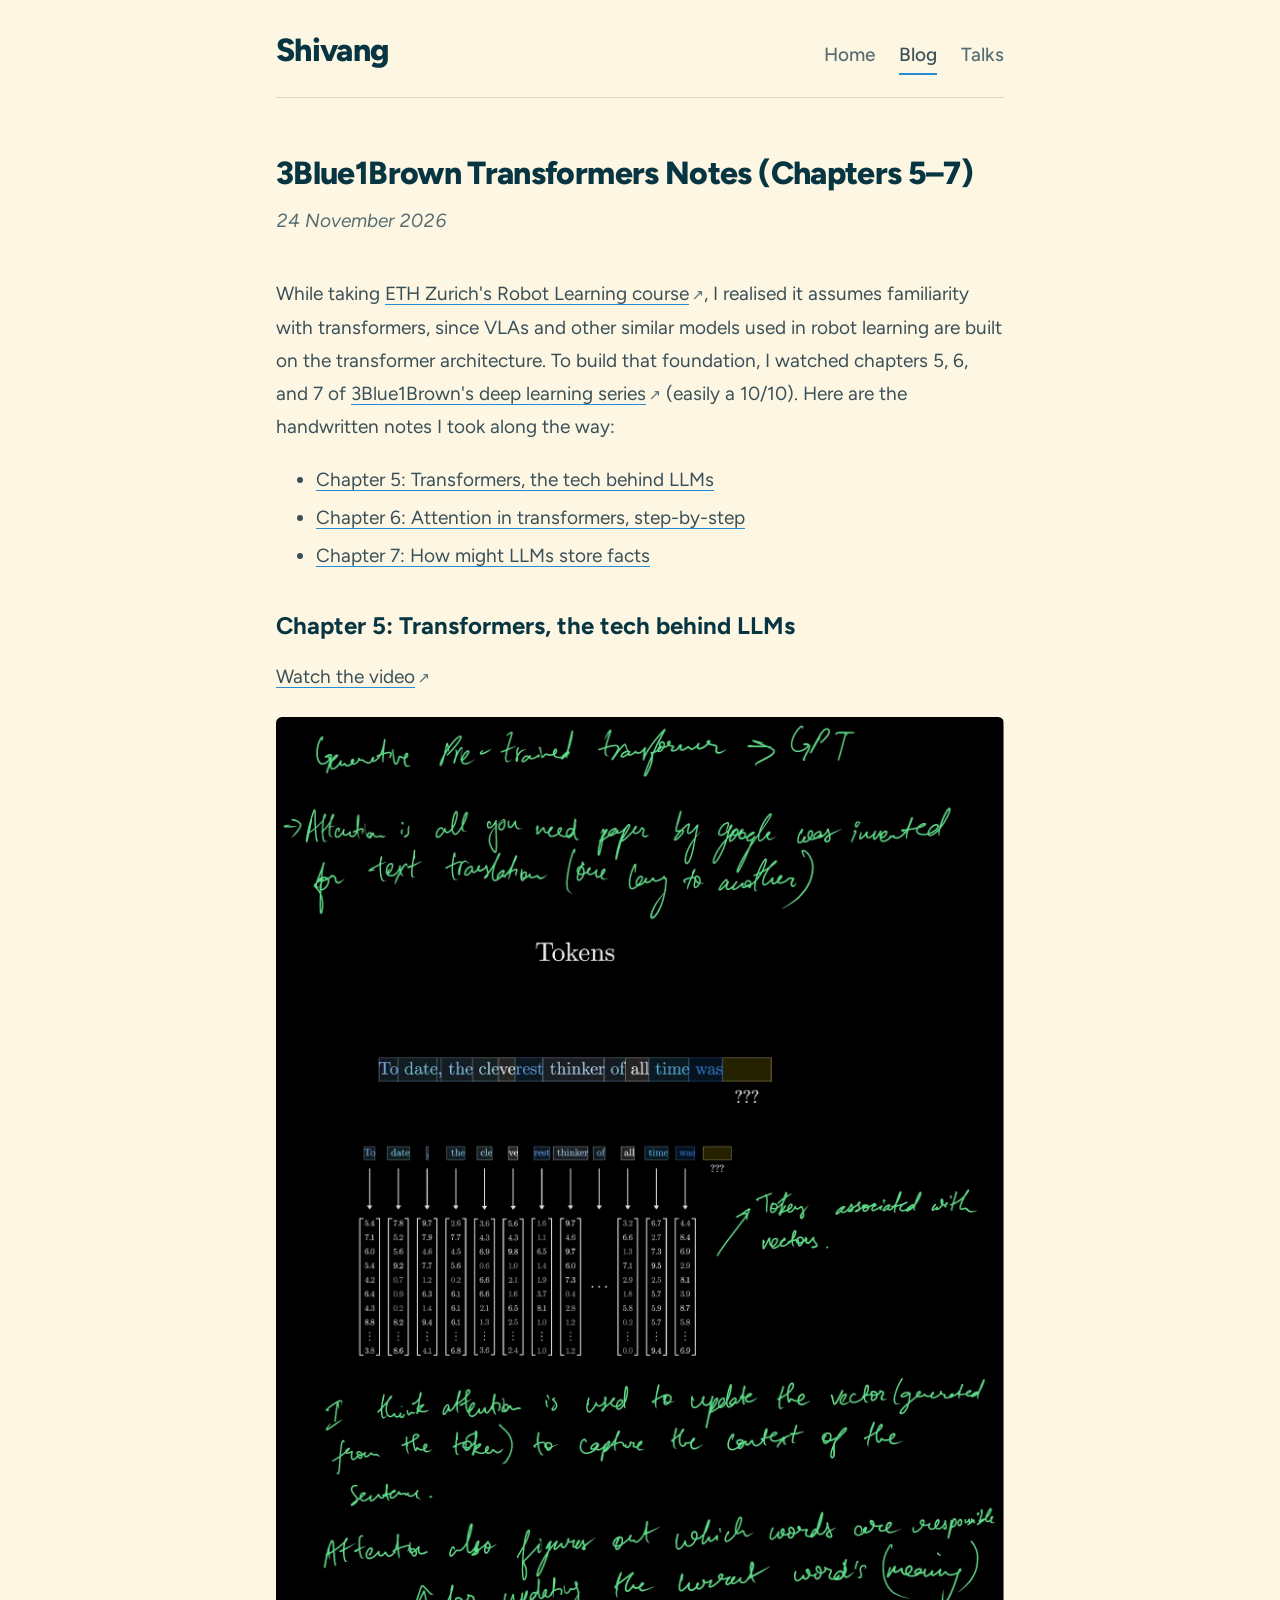
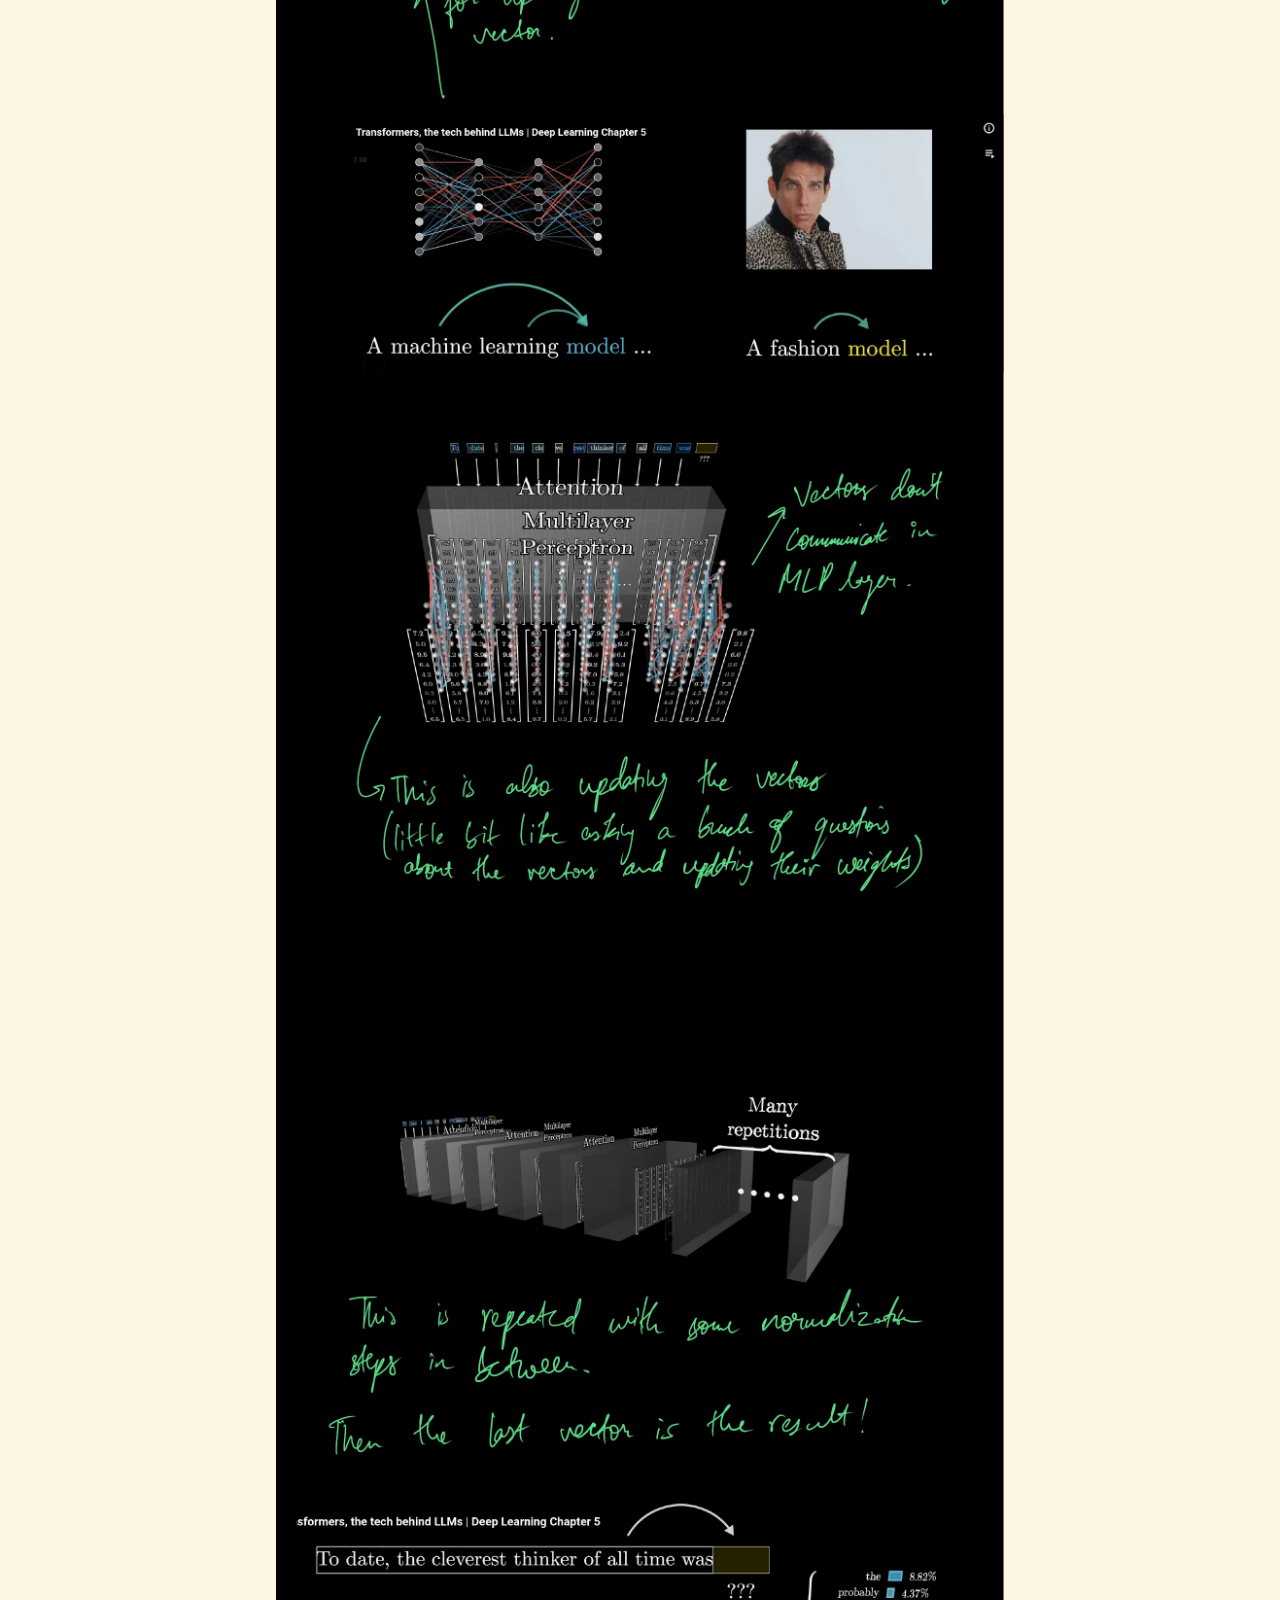
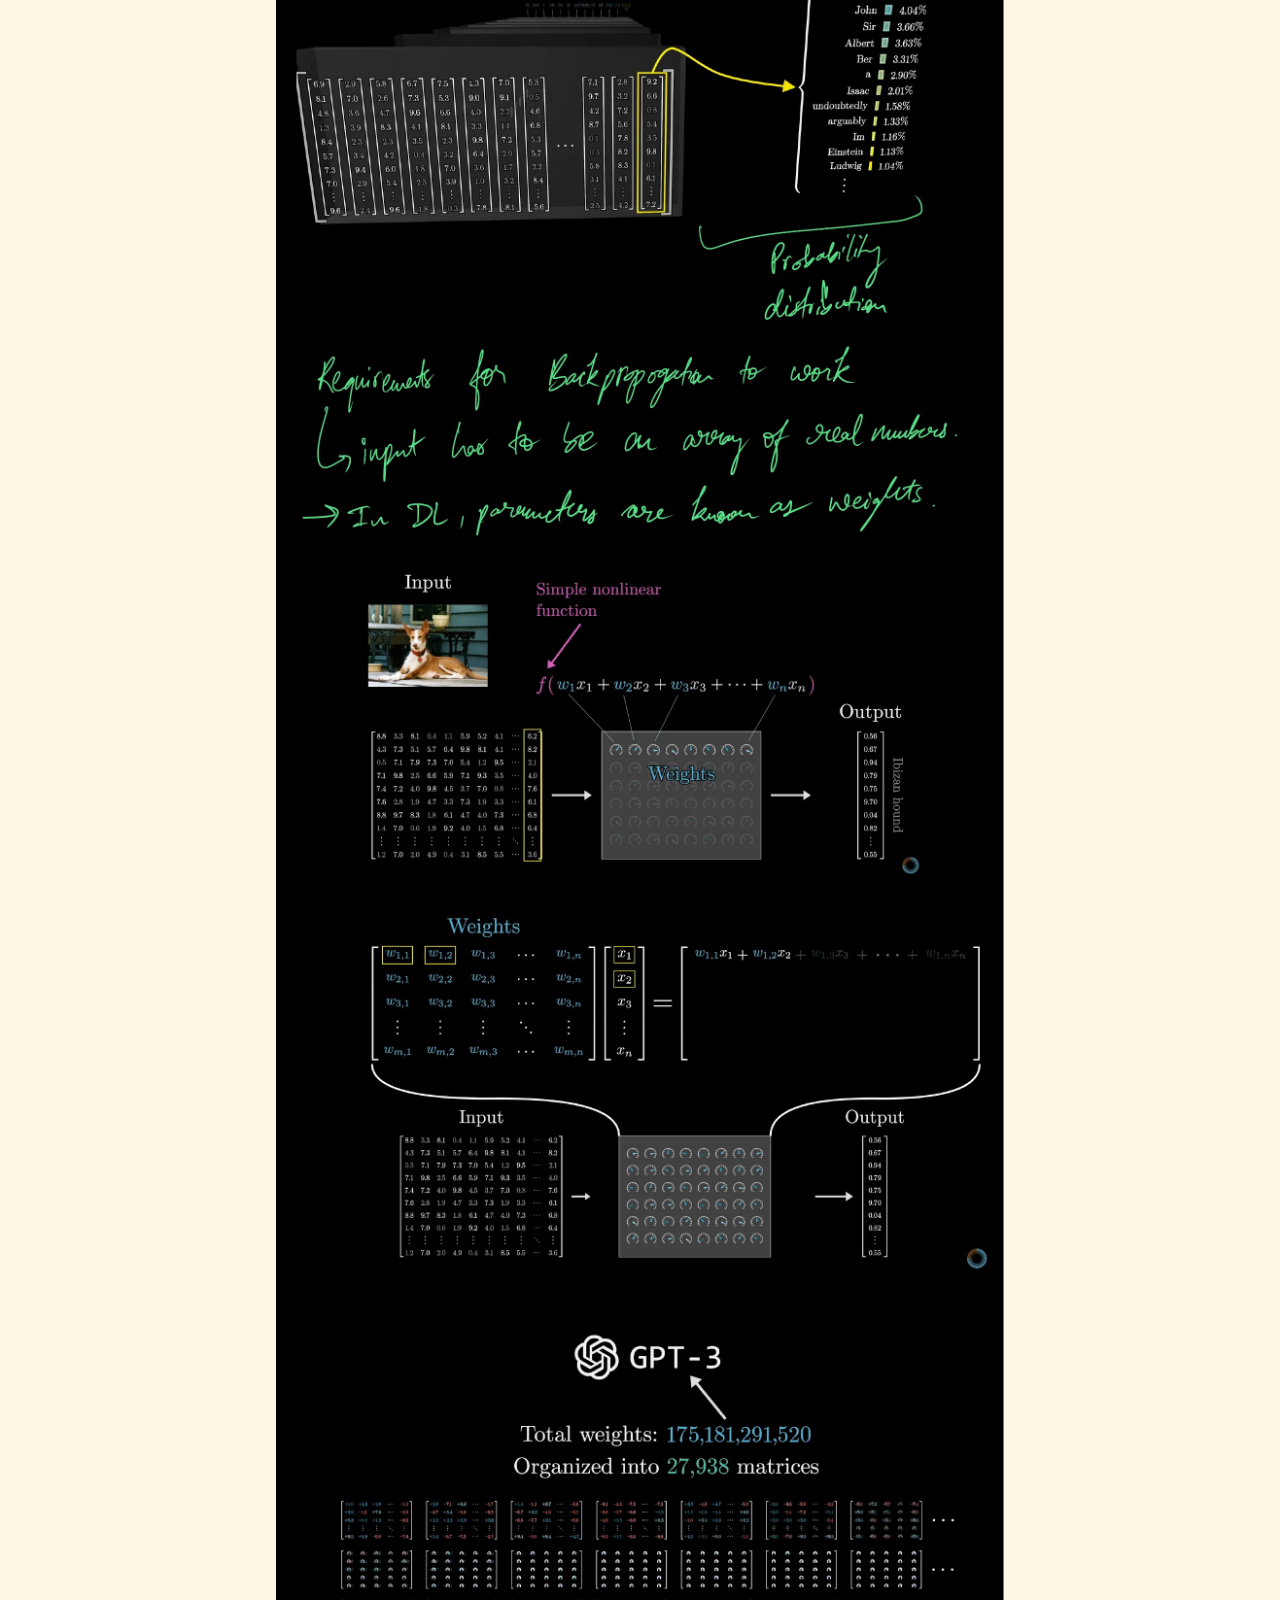
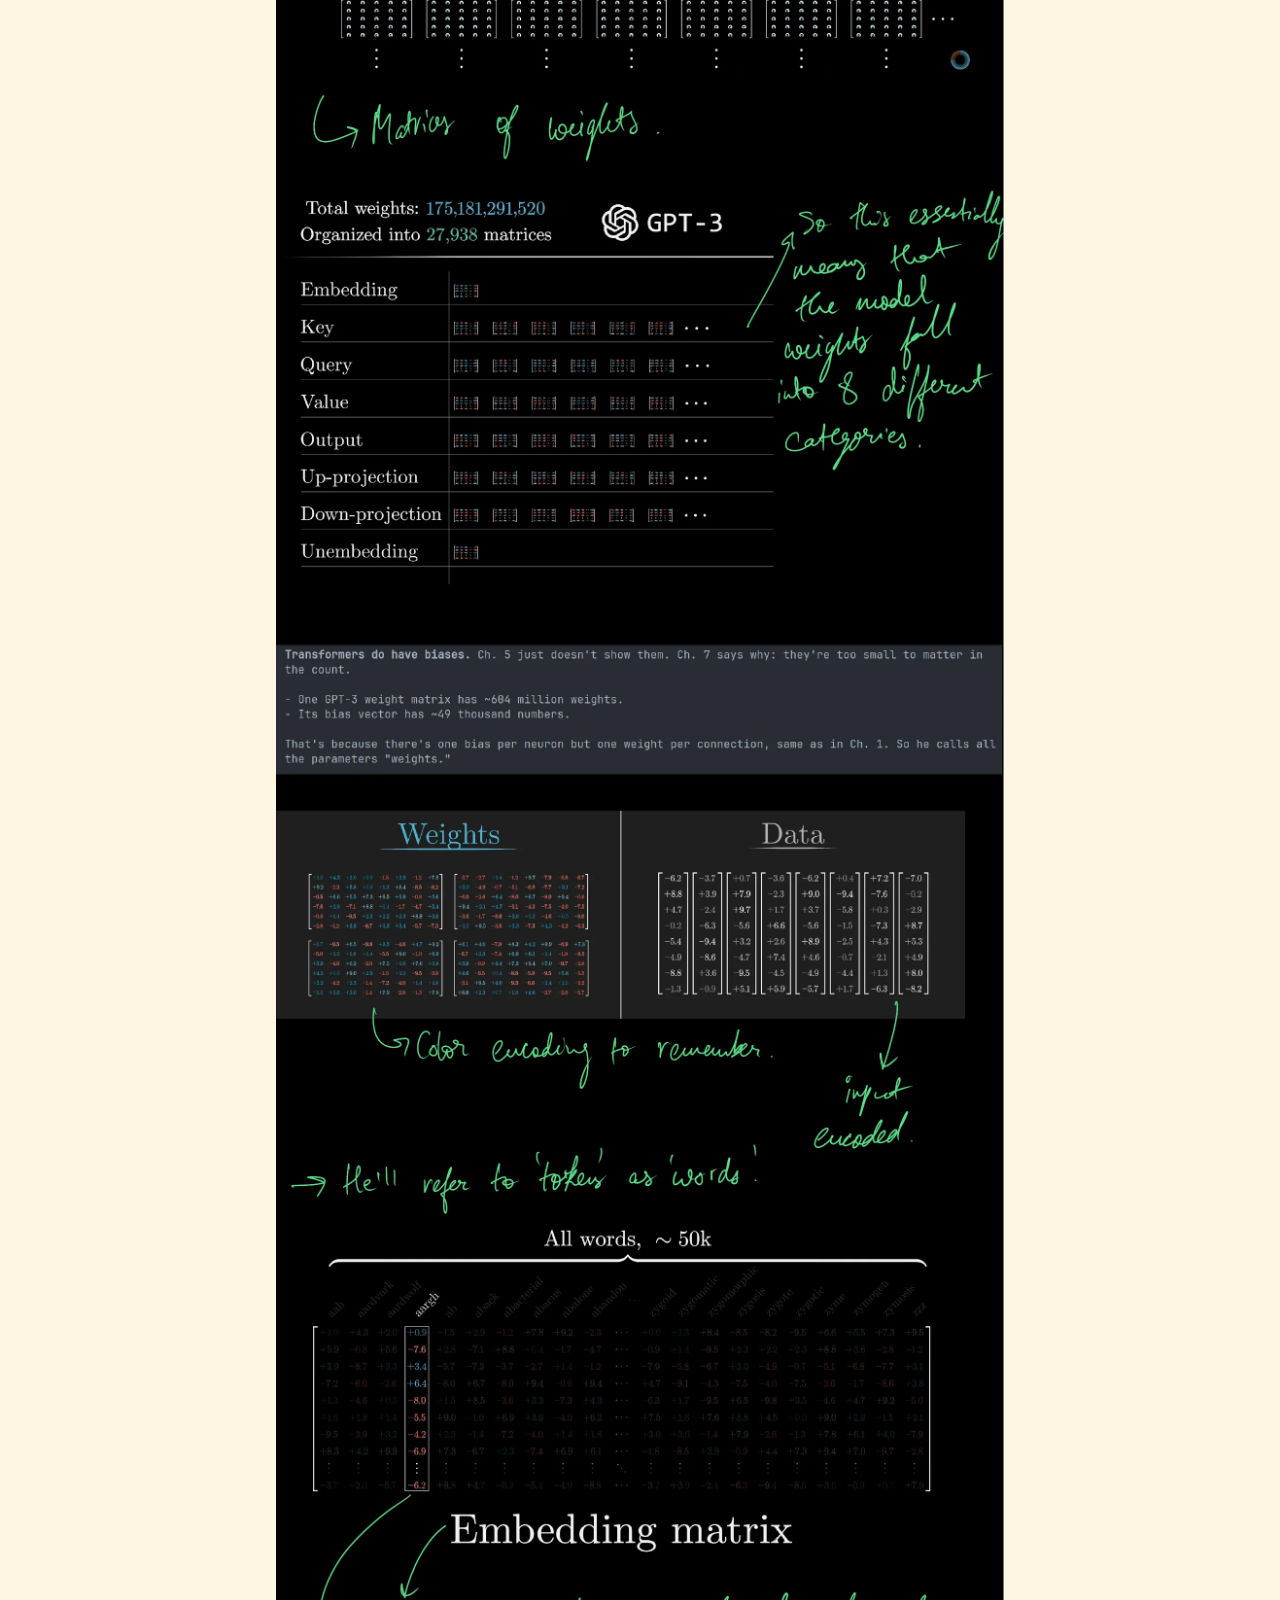
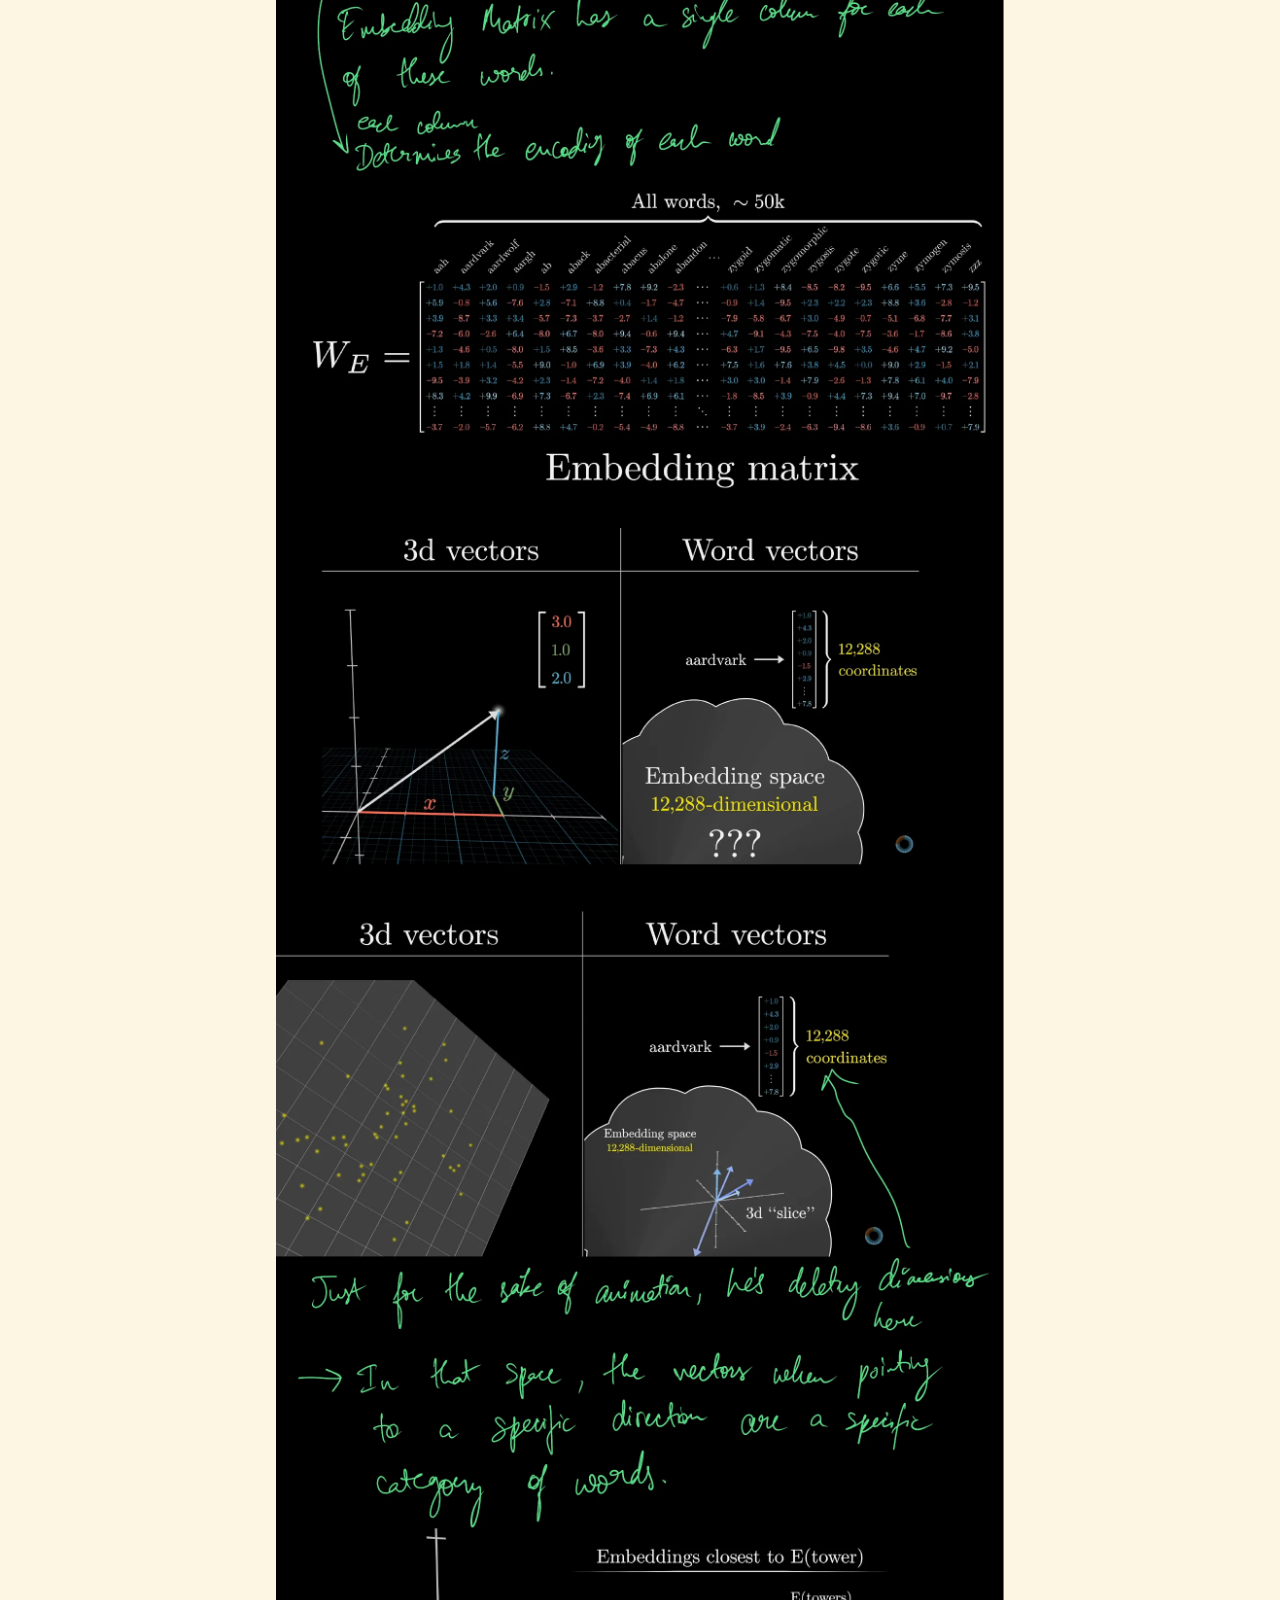
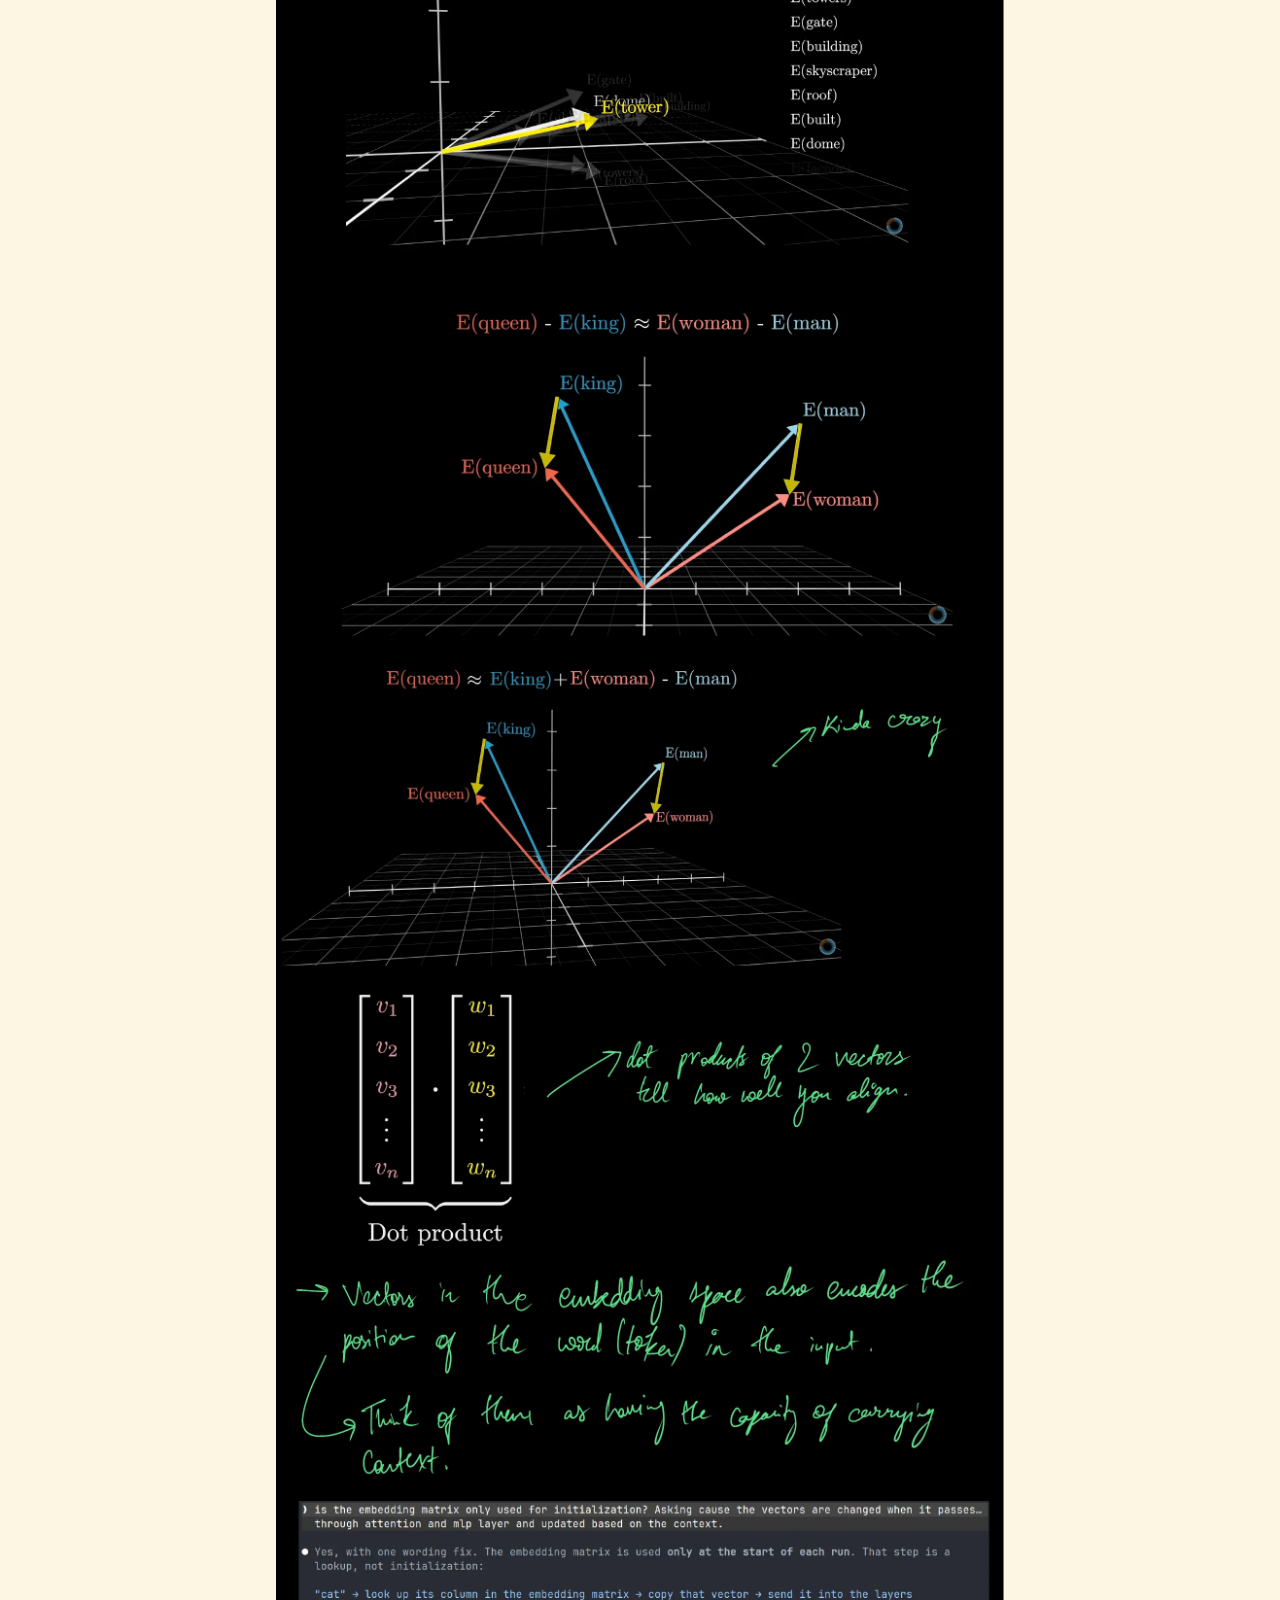
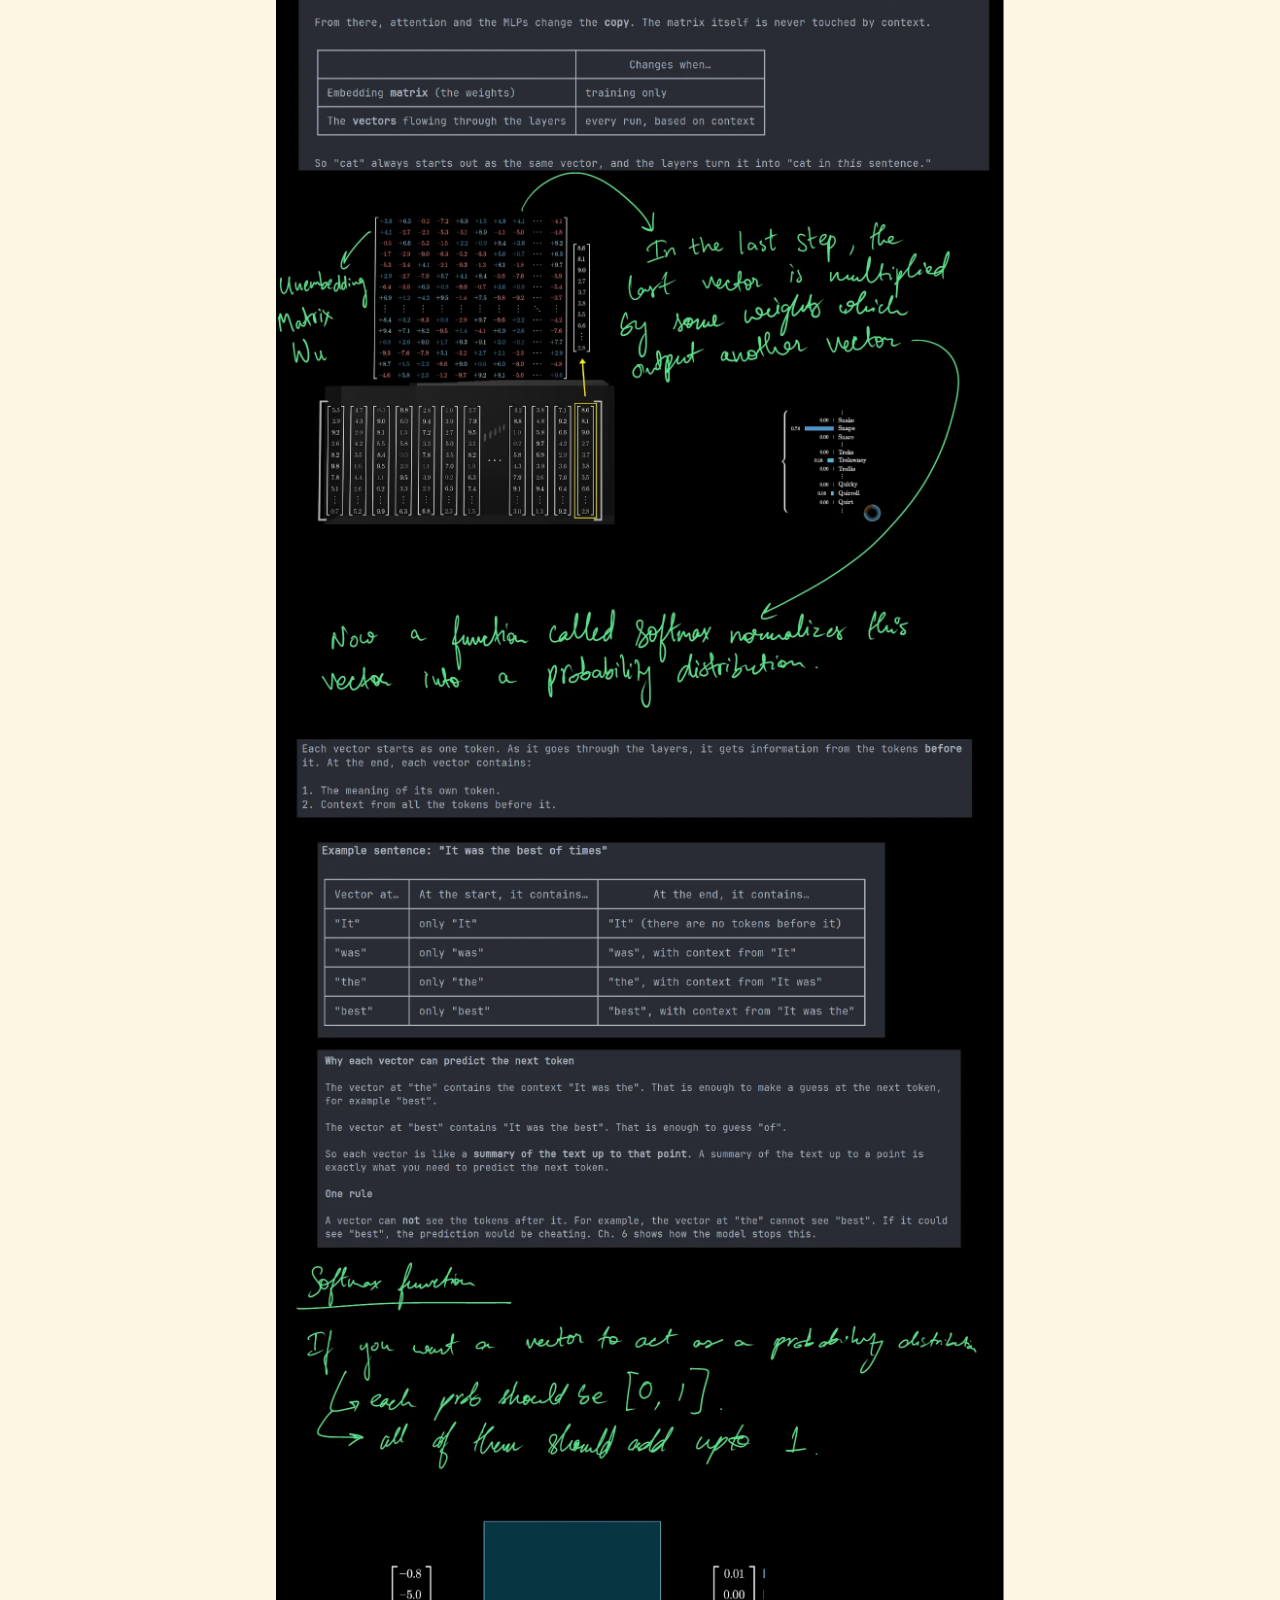
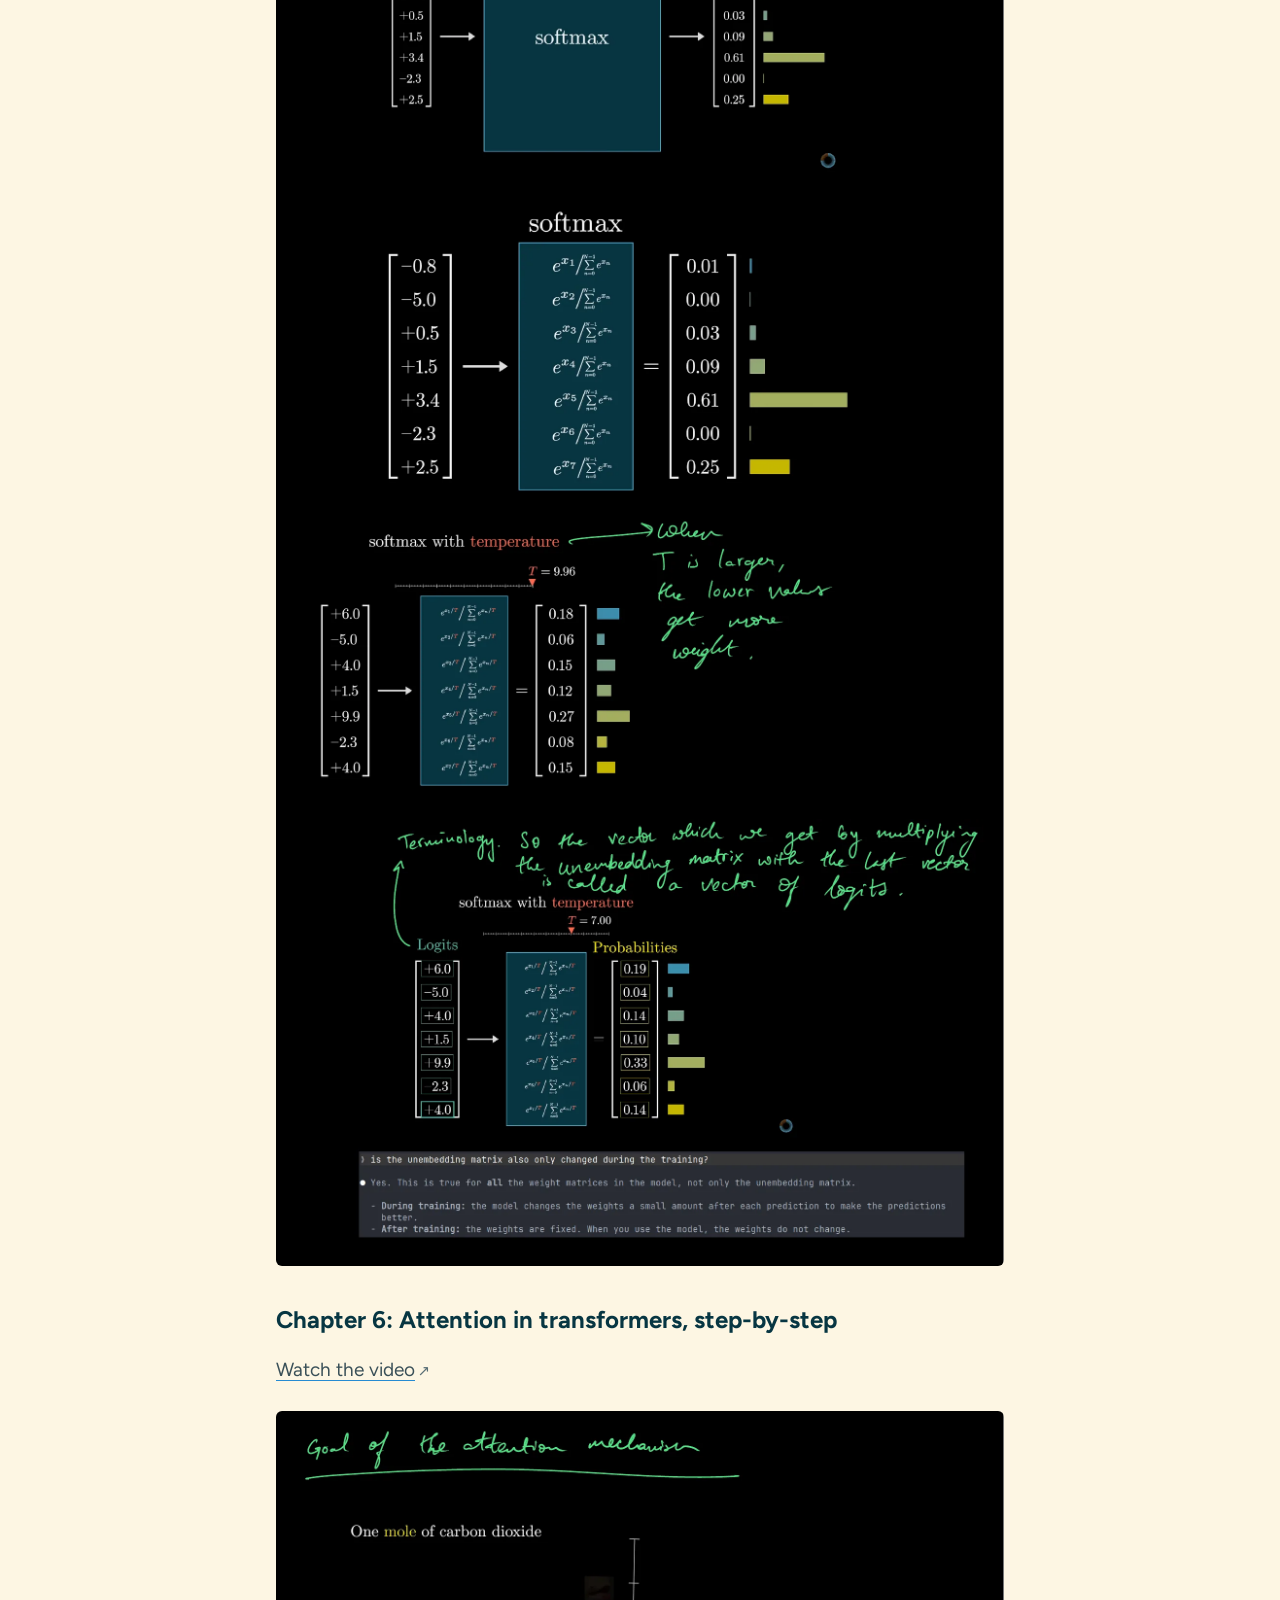
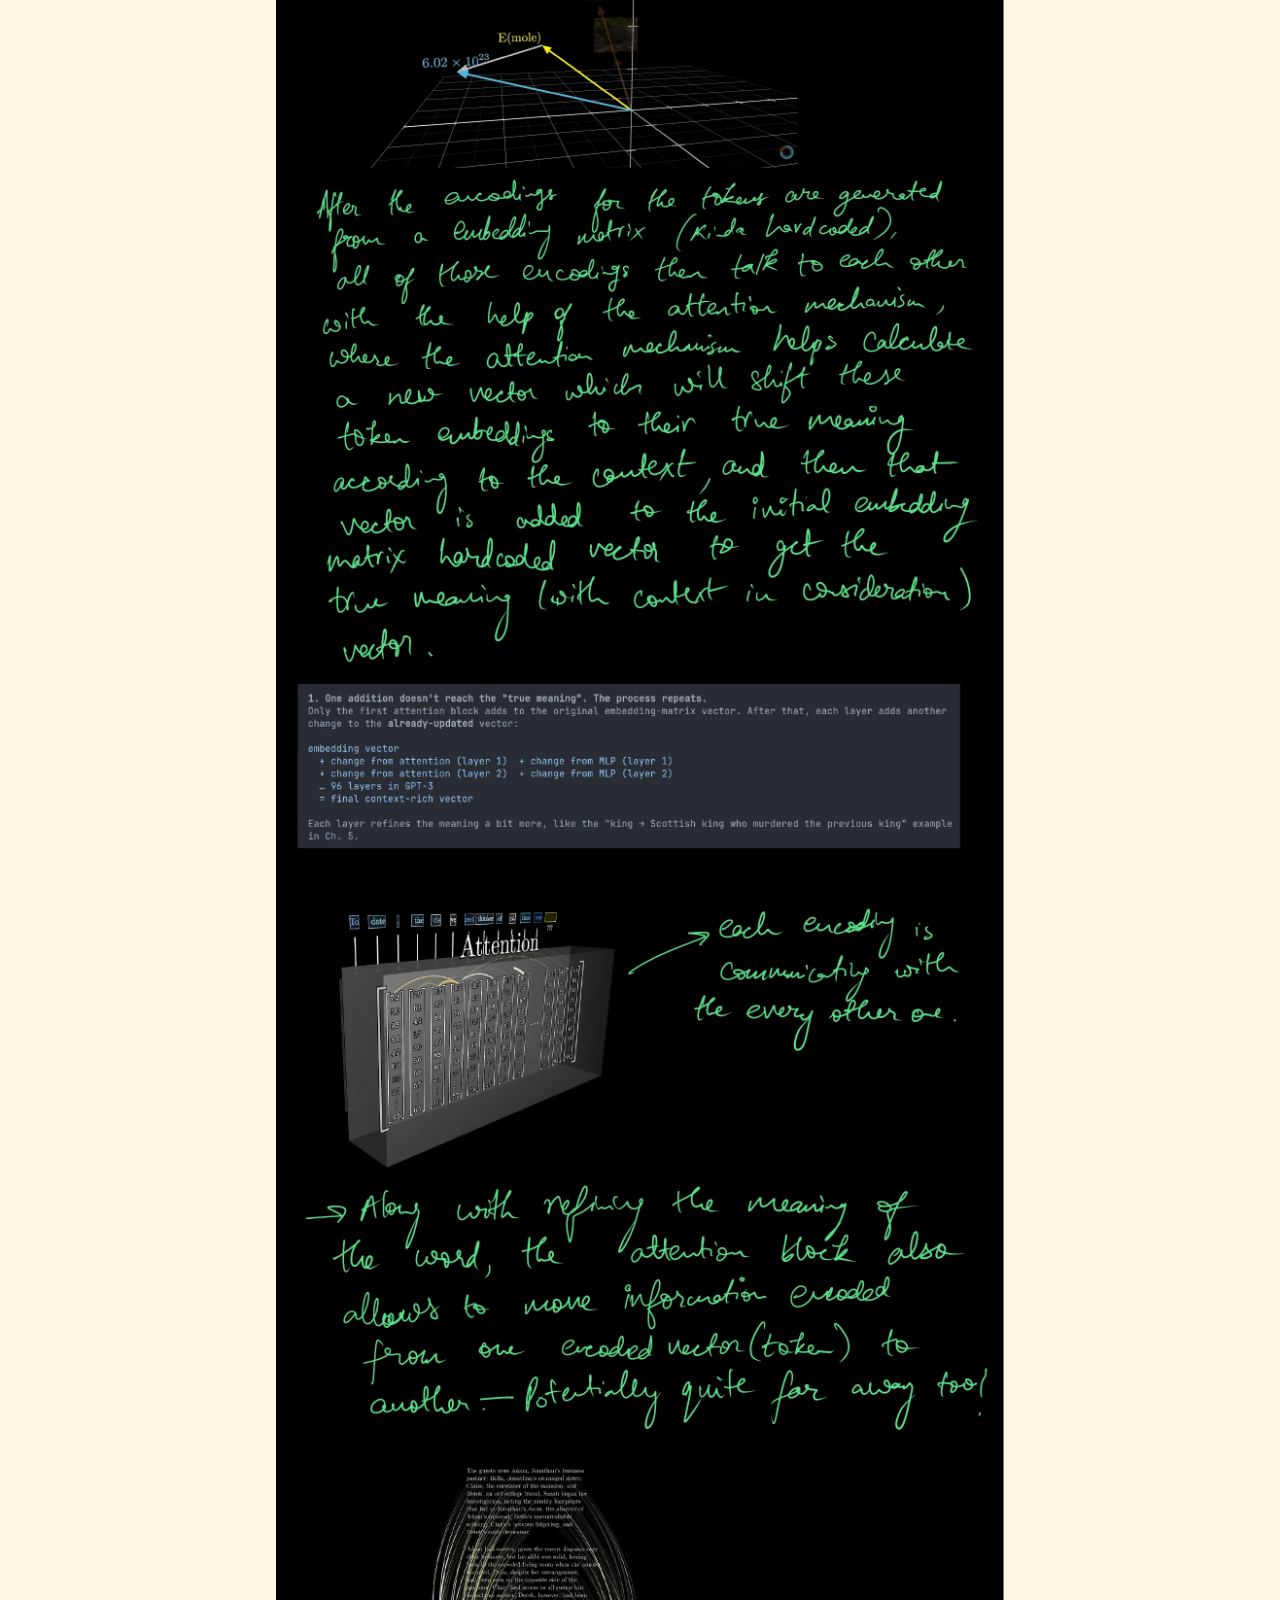
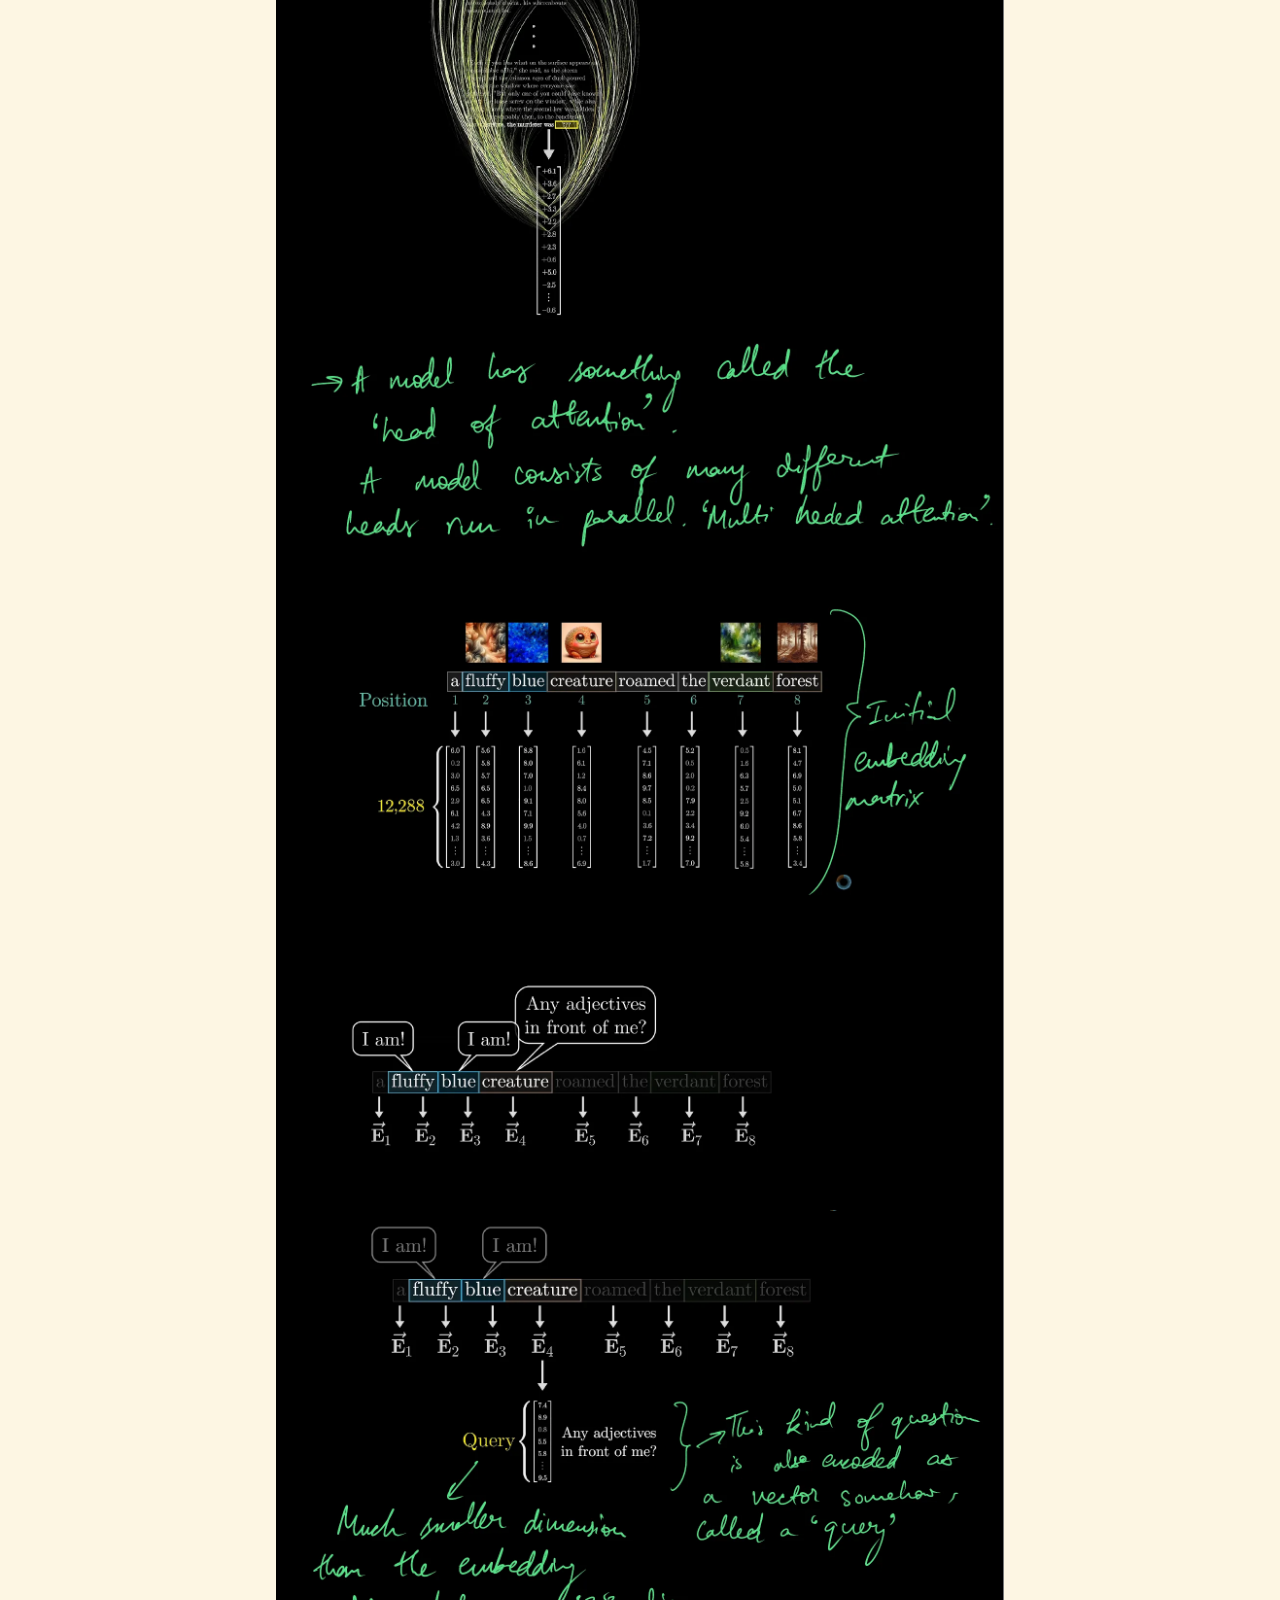
==== commit 2f92ff6c: "Explain why I took the 3Blue1Brown transformer notes The ETH Zurich robot learning course assumes tr" ====
--- a/blog/3b1b-transformers-notes.html
+++ b/blog/3b1b-transformers-notes.html
@@ -23,7 +23,7 @@
       <h1>3Blue1Brown Transformers Notes (Chapters 5–7)</h1>
       <time class="meta" datetime="2026-11-24">24 November 2026</time>
 
-      <p>Handwritten notes I took while watching chapters 5, 6, and 7 of <a href="https://www.3blue1brown.com/topics/neural-networks" target="_blank" rel="noopener noreferrer">3Blue1Brown's deep learning series</a> on transformers.</p>
+      <p>While taking <a href="https://cvg.ethz.ch/lectures/Robot-Learning/" target="_blank" rel="noopener noreferrer">ETH Zurich's Robot Learning course</a>, I realised it assumes familiarity with transformers, since VLAs and other similar models used in robot learning are built on the transformer architecture. To build that foundation, I watched chapters 5, 6, and 7 of <a href="https://www.3blue1brown.com/topics/neural-networks" target="_blank" rel="noopener noreferrer">3Blue1Brown's deep learning series</a> (easily a 10/10). Here are the handwritten notes I took along the way:</p>
 
       <ul>
         <li><a href="#ch5">Chapter 5: Transformers, the tech behind LLMs</a></li>
